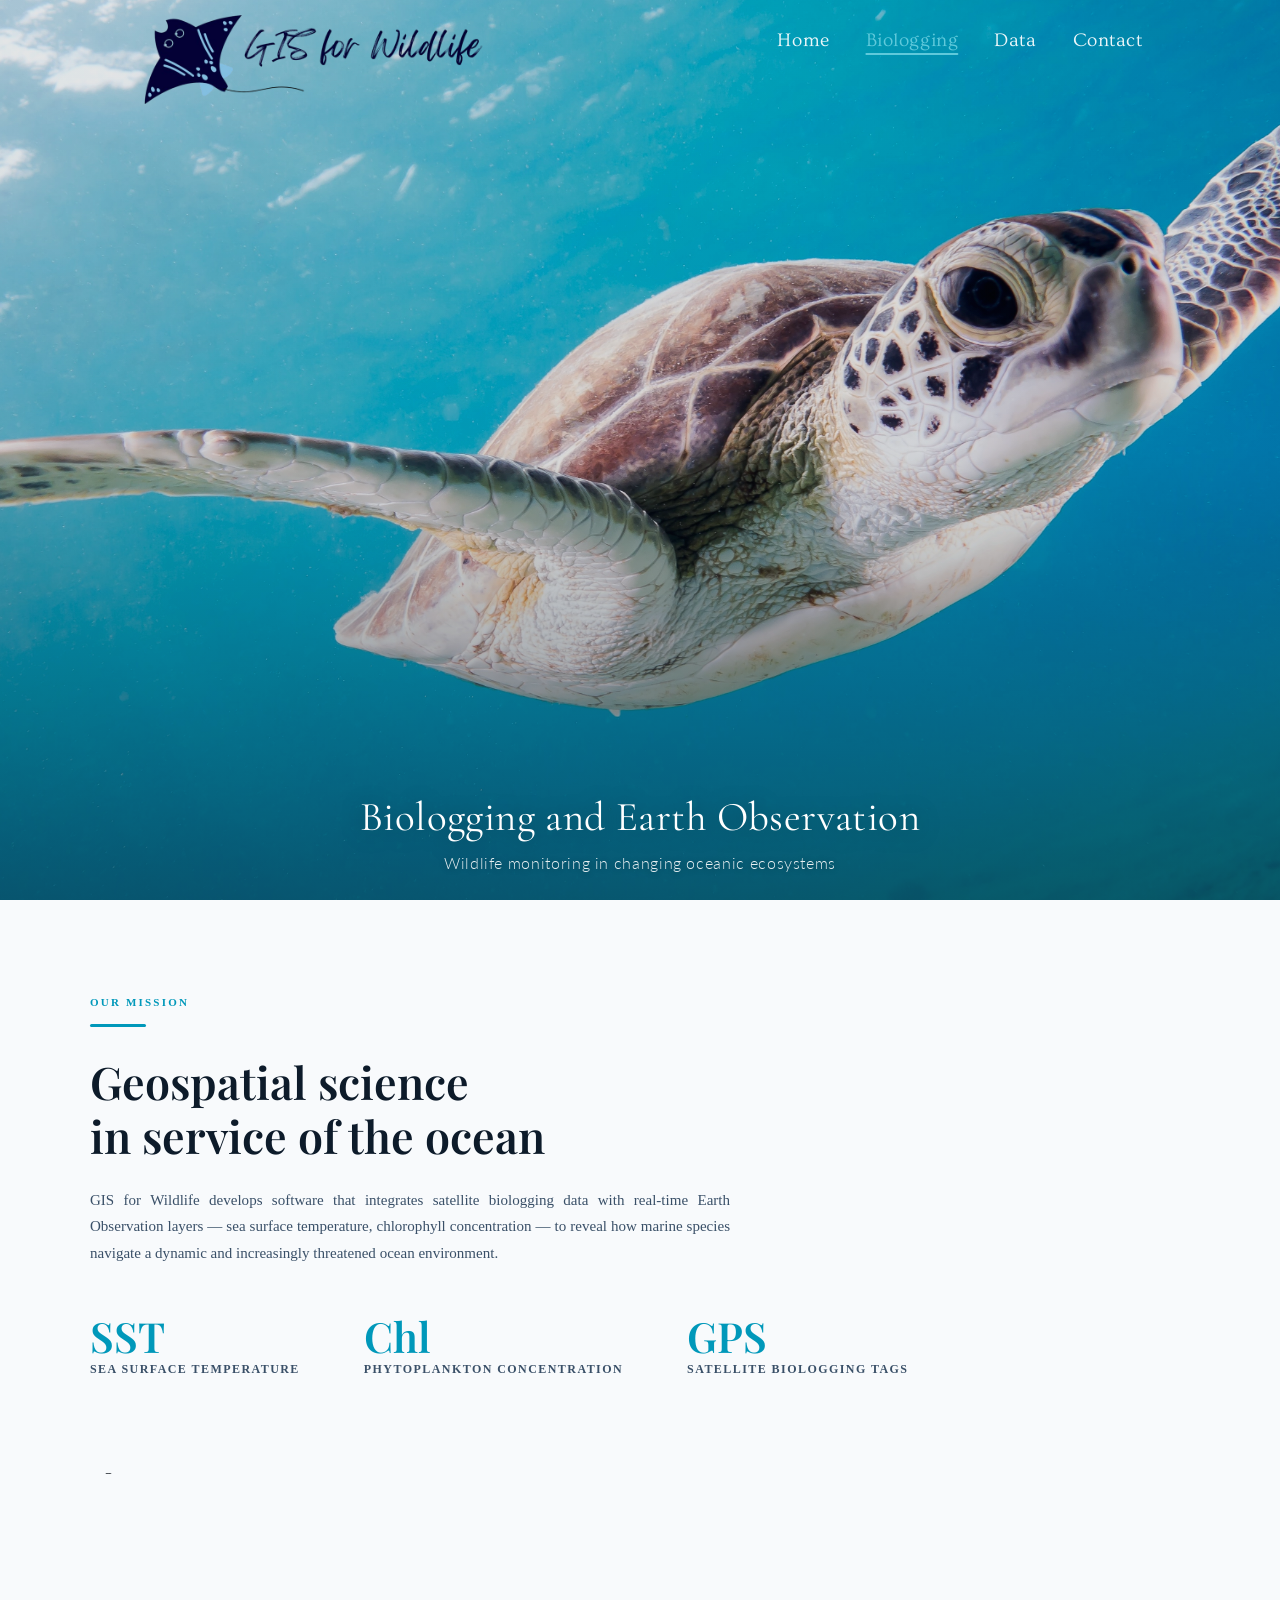
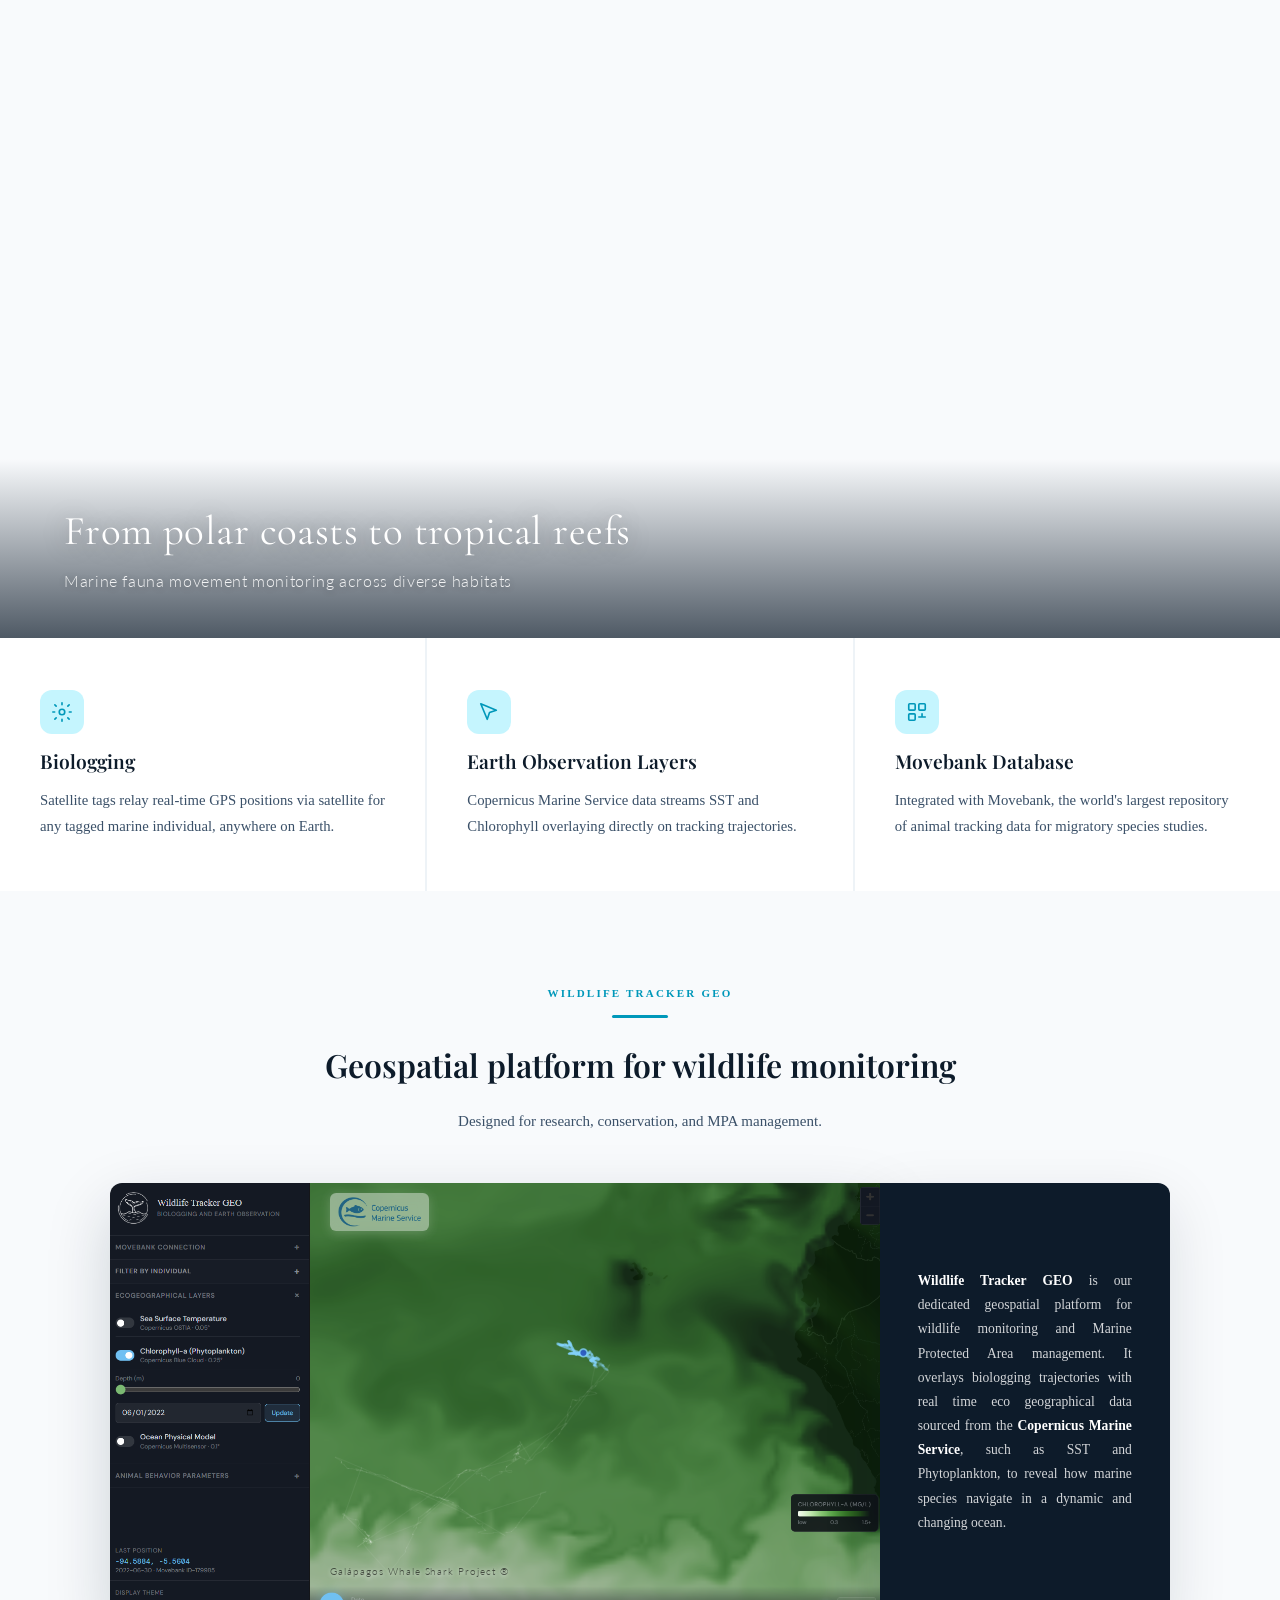
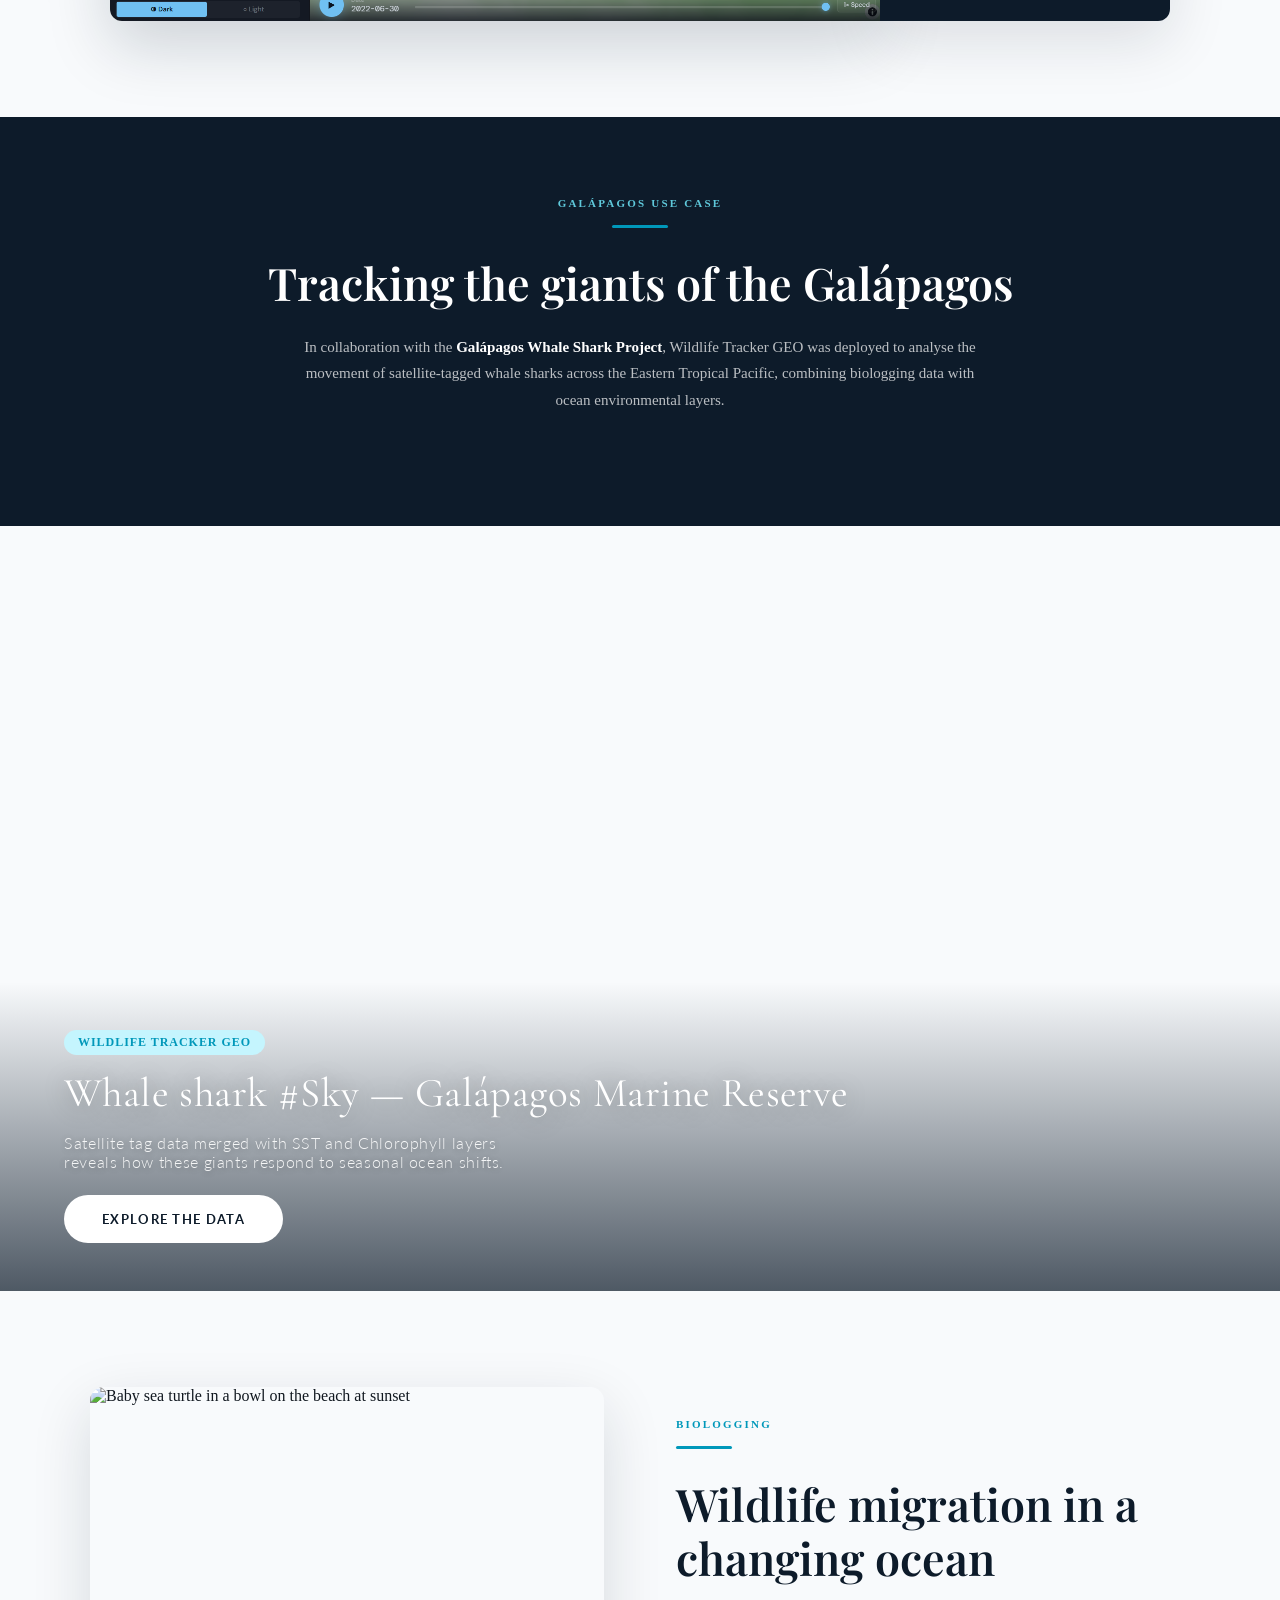
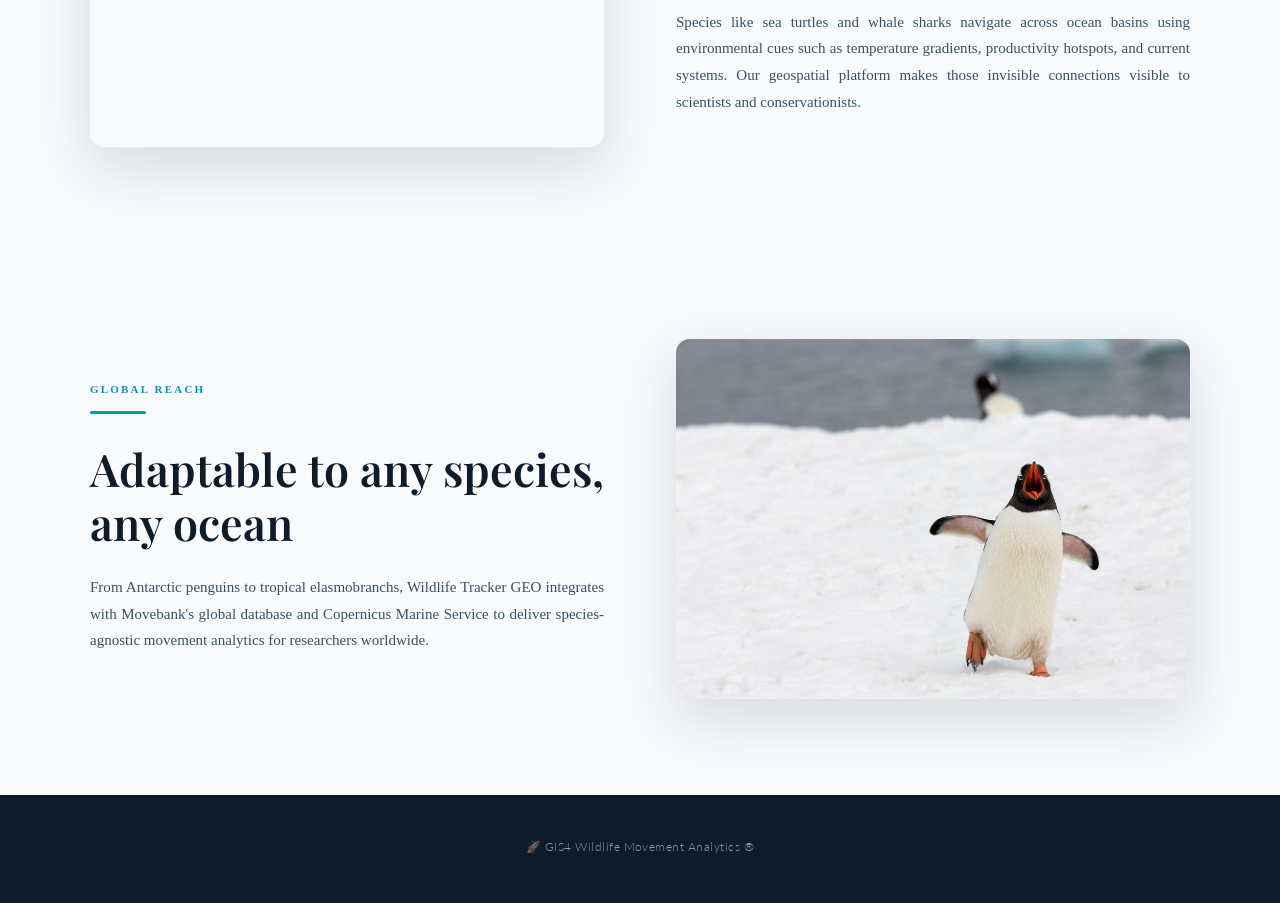
==== biologging/index.html @ a19509bc "home update" ====
<!DOCTYPE html><html lang="en" style="--photo-font: 'Cormorant Garamond';"><head>




  <meta charset="UTF-8">
  <meta name="viewport" content="width=device-width, initial-scale=1.0">
  <link rel="icon" type="image/png" href="../uploads/Logo/ocean-web-removebg-alt.png" />
  <title>GIS for Wildlife Movement Analytics</title>
  <meta name="description" content="Biologging and Earth Observation technology for ocean conservation. Wildlife Tracker GEO — satellite tracking meets marine science.">
  <!-- Open Graph / social sharing -->
  <meta property="og:type" content="website" />
  <meta property="og:url" content="https://gis4-wildlife.com/" />
  <meta property="og:title" content="GIS for Wildlife Movement Analytics" />
  <meta property="og:description" content="Biologging and Earth Observation technology for ocean conservation. Wildlife Tracker GEO — satellite tracking meets marine science." />
  <meta property="og:image" content="https://gis4-wildlife.com/uploads/Conservation_page/arturo-rivera-0ANjak7w4IQ-unsplash-cut.jpg" />
  <!-- Twitter / X Card -->
  <meta name="twitter:card" content="summary_large_image" />
  <meta name="twitter:title" content="GIS for Wildlife Movement Analytics" />
  <meta name="twitter:description" content="Biologging and Earth Observation technology for ocean conservation. Wildlife Tracker GEO — satellite tracking meets marine science." />
  <meta name="twitter:image" content="https://gis4-wildlife.com/uploads/Conservation_page/arturo-rivera-0ANjak7w4IQ-unsplash-cut.jpg" />
  <link rel="stylesheet" href="../css/style.css">
  <script src="https://unpkg.com/react@18.3.1/umd/react.development.js" integrity="sha384-hD6/rw4ppMLGNu3tX5cjIb+uRZ7UkRJ6BPkLpg4hAu/6onKUg4lLsHAs9EBPT82L" crossorigin="anonymous"></script>
  <script src="https://unpkg.com/react-dom@18.3.1/umd/react-dom.development.js" integrity="sha384-u6aeetuaXnQ38mYT8rp6sbXaQe3NL9t+IBXmnYxwkUI2Hw4bsp2Wvmx4yRQF1uAm" crossorigin="anonymous"></script>
  <script src="https://unpkg.com/@babel/standalone@7.29.0/babel.min.js" integrity="sha384-m08KidiNqLdpJqLq95G/LEi8Qvjl/xUYll3QILypMoQ65QorJ9Lvtp2RXYGBFj1y" crossorigin="anonymous"></script>
  <style>
    /* Page-specific overrides */
    ul.nav-links li { list-style: none !important; 
      padding: 0 !important; 
      margin: 0 !important; }

    ul.nav-links { list-style: none !important;
      padding: 0 !important;
      margin: 0 !important;
      display: flex !important;
      gap: 36px !important;
    }
    @media (max-width: 768px) {
      ul.nav-links { gap: 0px !important; }
    }

    ul.nav-links li { display: flex !important; align-items: center !important; }
    .nav-links a { font-size: 19px !important; color: rgba(255,255,255,0.92) !important; display: inline-block !important; position: relative !important; }
    .nav-links a.active::after { width: 100% !important; background: var(--ocean-lt) !important; }
    .nav-links a:hover::after { width: 100% !important; background: var(--ocean-lt) !important; }
    .nav-links a.active { color: var(--ocean-lt) !important; }
    nav.scrolled .nav-links a { color: var(--navy-mid) !important; }
    .hero-img { object-position: center 50%; filter: brightness(0.97) saturate(1.05) !important; }
    @media (max-width: 768px) {
      .hero-img { object-position: 72% 50% !important; }
    }



    /* Partners strip */
    .partners {
      background: var(--off-white);
      padding: 40px 48px;
      display: flex;
      align-items: center;
      justify-content: center;
      gap: 12px;
      flex-wrap: wrap;
    }
    .partners-label {
      font-size: 11px;
      font-weight: 700;
      letter-spacing: 0.18em;
      text-transform: uppercase;
      color: var(--text-sub);
      margin-right: 8px;
    }
    .partner-tag {
      font-size: 12px;
      font-weight: 700;
      letter-spacing: 0.08em;
      text-transform: uppercase;
      color: var(--navy-mid);
      padding: 8px 20px;
      border: 1.5px solid rgba(13,27,42,0.14);
      border-radius: 30px;
      background: #fff;
    }

    /* Product feature strip */
    .feature-strip {
      display: grid;
      grid-template-columns: repeat(3, 1fr);
      gap: 2px;
      background: var(--off-white);
    }
    .feature-item {
      background: #fff;
      padding: 52px 40px;
      display: flex;
      flex-direction: column;
      gap: 14px;
      transition: background 0.25s;
    }
    .feature-item:hover { background: oklch(97% 0.02 215); }
    .feature-icon {
      width: 44px; height: 44px;
      border-radius: 12px;
      background: oklch(94% 0.05 210);
      display: flex;
      align-items: center;
      justify-content: center;
    }
    .feature-icon svg { width: 22px; height: 22px; stroke: var(--ocean); fill: none; stroke-width: 1.8; stroke-linecap: round; stroke-linejoin: round; }
    .feature-title {
      font-family: 'Playfair Display', Georgia, serif;
      font-size: 1.2rem;
      font-weight: 600;
      color: var(--navy);
    }
    .feature-desc {
      font-size: 0.92rem;
      line-height: 1.72;
      color: var(--text-sub);
      font-weight: 300;
    }

    /* Rays closing section */
    .closing-section {
      position: relative;
      height: 85vh;
      min-height: 540px;
      overflow: hidden;
      display: flex;
      align-items: flex-end;
      justify-content: center;
    }
    .closing-section img {
      position: absolute;
      inset: 0;
      width: 100%; height: 100%;
      object-fit: cover;
      object-position: center 55%;
      filter: brightness(0.95) saturate(1.1);
    }
    .closing-overlay {
      position: absolute;
      inset: 0;
      background: linear-gradient(to bottom, rgba(13,27,42,0.05) 0%, rgba(13,27,42,0.45) 100%);
    }
    .closing-content {
      position: relative;
      text-align: center;
      color: #fff;
      padding: 0 24px 48px;
      animation: fadeUp 0.8s ease 0.2s both;
    }
    .closing-content p {
      font-family: 'Lato', sans-serif;
      font-size: clamp(0.85rem, 1.3vw, 1rem);
      font-weight: 300;
      letter-spacing: 0.04em;
      opacity: 0.9;
      max-width: 480px;
      margin: 0 auto;
      text-shadow: 0 1px 8px rgba(0,0,0,0.4);
    }
    .closing-content h2 {
      font-family: var(--photo-font, 'Ovo'), Georgia, serif;
      font-size: clamp(1.7rem, 3.2vw, 2.8rem);
      font-weight: 400;
      line-height: 1.22;
      margin-bottom: 32px;
      letter-spacing: 0.01em;
      text-shadow: 0 2px 24px rgba(0,0,0,0.35);
    }

    @media (max-width: 860px) {
      .feature-strip { grid-template-columns: 1fr; }
      .partners { padding: 32px 24px; }
    }
    @media (max-width: 768px) {
      .wt-showcase-row { grid-template-columns: 1fr !important; }
      .wt-showcase-card { order: -1; border-radius: 12px 12px 0 0 !important; }
      .wt-showcase-img { order: 1; }
      .wt-showcase-img img { border-radius: 0 0 12px 12px !important; }
    }
  </style>
<script type="text/javascript" data-name="TokenSigning" data-by="Web-eID extension" src="chrome-extension://ncibgoaomkmdpilpocfeponihegamlic/token-signing-page-script.js"></script></head>
<body data-new-gr-c-s-check-loaded="14.1286.0" data-gr-ext-installed="" style="font-family: &quot;Trebuchet MS&quot;;">



<!-- ═══════════════════════════════════════
     NAVIGATION
═══════════════════════════════════════ -->
<nav id="main-nav">
  <a href="../" class="nav-logo-wrap">
    <img src="../uploads/Logo/gis_for_wildlife_new_logo_web-removebg-preview.png" alt="GIS for Wildlife" class="nav-logo">
  </a>
  <button class="nav-hamburger" id="nav-hamburger" aria-label="Toggle menu" aria-expanded="false">
    <span></span>
    <span></span>
    <span></span>
  </button>
  <ul class="nav-links nav-links-center" style="padding: 0; text-align: left; justify-content: flex-start; margin: 0">
    <li><a href="../" style="font-family: Ovo, Georgia, serif; padding: 0px 0px 4px">Home</a></li>
    <li><a href="./" class="active" style="font-family: Ovo, Georgia, serif;">Biologging</a></li>
    <li><a href="../data/" style="font-family: Ovo, Georgia, serif; padding: 0px 0px 4px">Data</a></li>
    <li><a href="../contact/" style="font-family: Ovo, Georgia, serif; padding: 0px 0px 4px">Contact</a></li>
  </ul>
  <div class="nav-spacer"></div>
</nav>


<!-- ═══════════════════════════════════════
     HERO
═══════════════════════════════════════ -->
<section class="hero" id="hero">
  <img src="../uploads/Conservation_page/kris-mikael-krister-aGihPIbrtVE-unsplash.jpg" alt="Baby sea turtle in a bowl on the beach at sunset" class="hero-img" id="hero-img" style="transform: scale(1.08) translateY(9.21057px);">
  <div class="hero-overlay"></div>
  <div class="hero-caption hero-caption-lower">
    <h1>Biologging and Earth Observation</h1>
    <p>Wildlife monitoring in changing oceanic ecosystems</p>
  </div>
</section>





<!-- ═══════════════════════════════════════
     INTRO TEXT SECTION
═══════════════════════════════════════ -->
<section class="text-section">
  <div class="section-inner">
    <div class="reveal visible">
      <p class="section-label">Our Mission</p>
      <div class="divider"></div>
      <h2 class="section-title">Geospatial science<br>in service of the ocean</h2>
    </div>
    <div class="reveal reveal-delay-1 visible">
      <p class="section-body" style="text-align: justify;">
        GIS for Wildlife develops software that integrates satellite biologging data with real-time
        Earth Observation layers — sea surface temperature, chlorophyll concentration —
        to reveal how marine species navigate a dynamic and increasingly threatened ocean environment.
      </p>
    </div>
    <div class="reveal reveal-delay-2 visible">
      <div class="stat-row">
        <div class="stat-item">
          <div class="stat-num">SST</div>
          <div class="stat-label">Sea Surface Temperature</div>
        </div>
        <div class="stat-item">
          <div class="stat-num">Chl</div>
          <div class="stat-label">Phytoplankton Concentration</div>
        </div>
        <div class="stat-item">
          <div class="stat-num">GPS</div>
          <div class="stat-label">Satellite Biologging Tags</div>
        </div>
      </div>
    </div>
  </div>
</section>


<!-- ═══════════════════════════════════════
     SEALS — FULL BLEED IMAGE
═══════════════════════════════════════ -->
<div class="img-section" id="parallax-seals">
  <img src="../uploads/Conservation_page/neil-cooper-uwI8R_FyLrI-unsplash.jpg" alt="Harbour seals resting on coastal rocks" id="parallax-seals-img">
  <div class="img-section-caption reveal">
    <h2>From polar coasts to tropical reefs</h2>
    <p>Marine fauna movement monitoring across diverse habitats</p>
  </div>
</div>


<!-- ═══════════════════════════════════════
     FEATURE STRIP
═══════════════════════════════════════ -->
<div class="feature-strip">
  <div class="feature-item reveal">
    <div class="feature-icon">
      <svg viewBox="0 0 24 24"><circle cx="12" cy="12" r="3"></circle><path d="M12 2v2M12 20v2M4.22 4.22l1.42 1.42M18.36 18.36l1.42 1.42M2 12h2M20 12h2M4.22 19.78l1.42-1.42M18.36 5.64l1.42-1.42"></path></svg>
    </div>
    <div class="feature-title">Biologging</div>
    <div class="feature-desc">Satellite tags relay real-time GPS positions via satellite for any tagged marine individual, anywhere on Earth.</div>
  </div>
  <div class="feature-item reveal reveal-delay-1">
    <div class="feature-icon">
      <svg viewBox="0 0 24 24"><path d="M3 3l7.07 16.97 2.51-7.39 7.39-2.51L3 3z"></path></svg>
    </div>
    <div class="feature-title">Earth Observation Layers</div>
    <div class="feature-desc">Copernicus Marine Service data streams SST and Chlorophyll overlaying directly on tracking trajectories.</div>
  </div>
  <div class="feature-item reveal reveal-delay-2">
    <div class="feature-icon">
      <svg viewBox="0 0 24 24"><rect x="3" y="3" width="7" height="7" rx="1"></rect><rect x="14" y="3" width="7" height="7" rx="1"></rect><rect x="3" y="14" width="7" height="7" rx="1"></rect><path d="M17.5 14v3M14 17.5h7"></path></svg>
    </div>
    <div class="feature-title">Movebank Database</div>
    <div class="feature-desc">Integrated with Movebank, the world's largest repository of animal tracking data for migratory species studies.</div>
  </div>
</div>


<!-- ═══════════════════════════════════════
     WILDLIFE TRACKER GEO — SHOWCASE
═══════════════════════════════════════ -->
<section style="background: var(--white); padding: 96px 48px; overflow: hidden;">
  <div style="max-width: 1200px; margin: 0 auto; text-align: center;">
    <!-- Title row -->
    <div class="reveal" style="margin-bottom: 48px;">
      <p class="section-label">Wildlife Tracker GEO</p>
      <div class="divider" style="margin: 0 auto 28px;"></div>
      <h2 class="section-title" style="font-size: 2rem;">Geospatial platform for wildlife monitoring</h2>
      <p class="section-body" style="margin-top: 20px; margin-left: auto; margin-right: auto;">Designed for research, conservation, and MPA management.</p>
    </div>
    <!-- Image + card row -->
    <div class="wt-showcase-row" style="display: grid; grid-template-columns: 65% 0.7fr; align-items: stretch; justify-content: center;">
      <!-- Image — left, large -->
      <div class="wt-showcase-img reveal" style="position: relative; z-index: 1;">
        <img
          src="../uploads/Conservation_page/wildlife-tracker-geo.png"
          alt="Wildlife Tracker GEO platform screenshot"
          style="width: 100%; height: 100%; display: block; object-fit: cover; border-radius: 12px 0 0 12px; box-shadow: 0 24px 64px rgba(13,27,42,0.18);"
        />
        <span style="position: absolute; bottom: 44px; left: 220px; font-family: 'Lato', sans-serif; font-size: 0.6rem; font-weight: 300; letter-spacing: 0.1em; color: rgba(0,0,0,0.6); text-shadow: 0 1px 4px rgba(255,255,255,0.8); pointer-events: none;">Galápagos Whale Shark Project ®</span>
        <img src="../uploads/Data_page/copernicus_blue_logo.png" alt="Copernicus Marine Service" style="position: absolute; top: 10px; left: 220px; height: 38px; width: auto; max-width: 130px; object-fit: contain; opacity: 0.8; pointer-events: none; background: rgba(255,255,255,0.55); border-radius: 6px; padding: 4px 8px; backdrop-filter: blur(6px); box-shadow: 0 2px 12px rgba(255,255,255,0.25);" />
      </div>
      <!-- Card — right, flush -->
      <div class="wt-showcase-card reveal reveal-delay-1" style="background: var(--navy); border-radius: 0 12px 12px 0; box-shadow: 0 20px 60px rgba(13,27,42,0.12); padding: 32px 38px; position: relative; z-index: 1; display: flex; flex-direction: column; justify-content: center; overflow: hidden;">
        <p class="section-body" style="max-width: 100% !important; font-size: 0.85rem !important; color: rgba(255,255,255,0.82); margin: 0; text-align: justify; font-weight: 200;">
          <strong style="color: #fff; font-weight: 600;">Wildlife Tracker GEO</strong> is our dedicated geospatial platform for wildlife monitoring and
          Marine Protected Area management. It overlays biologging trajectories with real time
          eco geographical data sourced from the <strong style="color: #fff; font-weight: 600;">Copernicus Marine Service</strong>, such as SST
          and Phytoplankton, to reveal how marine species navigate
          in a dynamic and changing ocean.
        </p>
      </div>
    </div>
  </div>
</section>


<!-- ═══════════════════════════════════════
     WHALE SHARK — WILDLIFE TRACKER GEO BAND
═══════════════════════════════════════ -->
<section class="band-section" id="tracking-giants">
  <div class="section-inner" style="text-align:center;">
    <div class="reveal">
      <p class="section-label" style="color: var(--ocean-lt);">Galápagos Use Case</p>
      <div class="divider" style="margin: 0 auto 28px;"></div>
      <h2 class="section-title">Tracking the giants of the Galápagos</h2>
    </div>
    <div class="reveal reveal-delay-1">
      <p class="section-body" style="text-align: center;">
        In collaboration with the <strong style="color:#fff;">Galápagos Whale Shark Project</strong>,
        Wildlife Tracker GEO was deployed to analyse the movement of satellite-tagged whale sharks
        across the Eastern Tropical Pacific, combining biologging data with ocean environmental layers.
      </p>
    </div>
  </div>
</section>


<!-- ═══════════════════════════════════════
     WHALE SHARK — FULL BLEED + BUTTON
═══════════════════════════════════════ -->
<div class="img-section" id="parallax-shark">
  <img src="../uploads/Conservation_page/SofiaGreen_7858_SPOT_Tag_LR.jpg" alt="Whale shark with satellite SPOT tag, Galápagos" id="parallax-shark-img">
  <div class="img-section-caption reveal">
    <span class="chip chip-ocean" style="margin-bottom:14px; display:inline-block;">Wildlife Tracker GEO</span>
    <h2>Whale shark #Sky — Galápagos Marine Reserve</h2>
    <p>Satellite tag data merged with SST and Chlorophyll layers reveals how these giants respond to seasonal ocean shifts.</p>
    <a href="../data/" class="btn btn-white" style="margin-top: 24px;">Explore the Data</a>
  </div>
</div>


<!-- ═══════════════════════════════════════
     GREEN TURTLE — CONSERVATION SCIENCE
═══════════════════════════════════════ -->
<section class="split-section">
  <div class="split-inner">
    <div class="split-image reveal">
      <img src="../uploads/Conservation_page/arturo-rivera-0ANjak7w4IQ-unsplash-cut.jpg" alt="Baby sea turtle in a bowl on the beach at sunset">
    </div>
    <div>
      <div class="reveal">
        <p class="section-label">Biologging</p>
        <div class="divider"></div>
        <h2 class="section-title">Wildlife migration in a changing ocean</h2>
      </div>
      <div class="reveal reveal-delay-1">
        <p class="section-body" style="text-align: justify;">
          Species like sea turtles and whale sharks navigate across ocean basins using environmental
          cues such as temperature gradients, productivity hotspots, and current systems. Our geospatial platform
          makes those invisible connections visible to scientists and conservationists.
        </p>
      </div>
    </div>
  </div>
</section>


<!-- ═══════════════════════════════════════
     ADAPTABLE WORLDWIDE — SPLIT (reversed)
═══════════════════════════════════════ -->
<section class="split-section">
  <div class="split-inner reverse">
    <div class="split-image reveal">
      <img src="../uploads/Conservation_page/cornelius-ventures-portrait.jpg" alt="Gentoo penguin in Antarctica">
    </div>
    <div>
      <div class="reveal">
        <p class="section-label">Global Reach</p>
        <div class="divider"></div>
        <h2 class="section-title">Adaptable to any species, any ocean</h2>
      </div>
      <div class="reveal reveal-delay-1">
        <p class="section-body" style="text-align: justify;">
          From Antarctic penguins to tropical elasmobranchs, Wildlife Tracker GEO integrates with
          Movebank's global database and Copernicus Marine Service to deliver species-agnostic
          movement analytics for researchers worldwide.
        </p>
      <!-- </div>
      <div class="reveal reveal-delay-2" style="margin-top: 32px;">
        <a href="data/" class="btn btn-outline-navy">See Open Data</a>
      </div> -->
    </div>
  </div>
</section>


<!-- ═══════════════════════════════════════
     FOOTER
═══════════════════════════════════════ -->
<div id="shared-footer"></div>
<script src="../js/footer.js"></script>


<!-- ═══════════════════════════════════════
     SCRIPTS
═══════════════════════════════════════ -->
<script>
  /* --- Nav scroll state --- */
  const nav = document.getElementById('main-nav');
  window.addEventListener('scroll', () => {
    nav.classList.toggle('scrolled', window.scrollY > 40);
  }, { passive: true });

  /* --- Parallax on hero and full-bleed images --- */
  function setupParallax(imgId, factor) {
    const img = document.getElementById(imgId);
    if (!img) return;
    window.addEventListener('scroll', () => {
      const rect = img.closest('section, div').getBoundingClientRect();
      const visible = rect.top < window.innerHeight && rect.bottom > 0;
      if (visible) {
        const pct = (window.innerHeight - rect.top) / (window.innerHeight + rect.height);
        img.style.transform = `scale(1.08) translateY(${(pct - 0.5) * factor}px)`;
      }
    }, { passive: true });
  }
  setupParallax('hero-img', 60);
  setupParallax('parallax-seals-img', 50);
  setupParallax('parallax-shark-img', 50);

  /* --- Scroll reveal --- */
  const revealEls = document.querySelectorAll('.reveal');
  const observer = new IntersectionObserver((entries) => {
    entries.forEach(e => {
      if (e.isIntersecting) {
        e.target.classList.add('visible');
        observer.unobserve(e.target);
      }
    });
  }, { threshold: 0.12 });
  revealEls.forEach(el => observer.observe(el));
</script>

<script>
  /* --- Mobile hamburger --- */
  (function () {
    var hamburger = document.getElementById('nav-hamburger');
    var nav       = document.getElementById('main-nav');
    if (!hamburger || !nav) return;
    hamburger.addEventListener('click', function () {
      var isOpen = nav.classList.toggle('nav-open');
      hamburger.classList.toggle('is-open', isOpen);
      hamburger.setAttribute('aria-expanded', isOpen ? 'true' : 'false');
    });
    nav.querySelectorAll('.nav-links-center a').forEach(function (link) {
      link.addEventListener('click', function () {
        nav.classList.remove('nav-open');
        hamburger.classList.remove('is-open');
        hamburger.setAttribute('aria-expanded', 'false');
      });
    });
    document.addEventListener('click', function (e) {
      if (nav.classList.contains('nav-open') && !nav.contains(e.target)) {
        nav.classList.remove('nav-open');
        hamburger.classList.remove('is-open');
        hamburger.setAttribute('aria-expanded', 'false');
      }
    });
  })();
</script>


<!-- Tweaks panel removed from this page -->
<!-- Old tweaks div below:
  .twk-hd{display:flex;align-items:center;justify-content:space-between;
    padding:10px 8px 10px 14px;cursor:move;user-select:none}
  .twk-hd b{font-size:12px;font-weight:600;letter-spacing:.01em}
  .twk-x{appearance:none;border:0;background:transparent;color:rgba(41,38,27,.55);
    width:22px;height:22px;border-radius:6px;cursor:default;font-size:13px;line-height:1}
  .twk-x:hover{background:rgba(0,0,0,.06);color:#29261b}
  .twk-body{padding:2px 14px 14px;display:flex;flex-direction:column;gap:10px;
    overflow-y:auto;overflow-x:hidden;min-height:0;
    scrollbar-width:thin;scrollbar-color:rgba(0,0,0,.15) transparent}
  .twk-body::-webkit-scrollbar{width:8px}
  .twk-body::-webkit-scrollbar-track{background:transparent;margin:2px}
  .twk-body::-webkit-scrollbar-thumb{background:rgba(0,0,0,.15);border-radius:4px;
    border:2px solid transparent;background-clip:content-box}
  .twk-body::-webkit-scrollbar-thumb:hover{background:rgba(0,0,0,.25);
    border:2px solid transparent;background-clip:content-box}
  .twk-row{display:flex;flex-direction:column;gap:5px}
  .twk-row-h{flex-direction:row;align-items:center;justify-content:space-between;gap:10px}
  .twk-lbl{display:flex;justify-content:space-between;align-items:baseline;
    color:rgba(41,38,27,.72)}
  .twk-lbl>span:first-child{font-weight:500}
  .twk-val{color:rgba(41,38,27,.5);font-variant-numeric:tabular-nums}

  .twk-sect{font-size:10px;font-weight:600;letter-spacing:.06em;text-transform:uppercase;
    color:rgba(41,38,27,.45);padding:10px 0 0}
  .twk-sect:first-child{padding-top:0}

  .twk-field{appearance:none;width:100%;height:26px;padding:0 8px;
    border:.5px solid rgba(0,0,0,.1);border-radius:7px;
    background:rgba(255,255,255,.6);color:inherit;font:inherit;outline:none}
  .twk-field:focus{border-color:rgba(0,0,0,.25);background:rgba(255,255,255,.85)}
  select.twk-field{padding-right:22px;
    background-image:url("data:image/svg+xml;utf8,<svg xmlns='http://www.w3.org/2000/svg' width='10' height='6' viewBox='0 0 10 6'><path fill='rgba(0,0,0,.5)' d='M0 0h10L5 6z'/></svg>");
    background-repeat:no-repeat;background-position:right 8px center}

  .twk-slider{appearance:none;-webkit-appearance:none;width:100%;height:4px;margin:6px 0;
    border-radius:999px;background:rgba(0,0,0,.12);outline:none}
  .twk-slider::-webkit-slider-thumb{-webkit-appearance:none;appearance:none;
    width:14px;height:14px;border-radius:50%;background:#fff;
    border:.5px solid rgba(0,0,0,.12);box-shadow:0 1px 3px rgba(0,0,0,.2);cursor:default}
  .twk-slider::-moz-range-thumb{width:14px;height:14px;border-radius:50%;
    background:#fff;border:.5px solid rgba(0,0,0,.12);box-shadow:0 1px 3px rgba(0,0,0,.2);cursor:default}

  .twk-seg{position:relative;display:flex;padding:2px;border-radius:8px;
    background:rgba(0,0,0,.06);user-select:none}
  .twk-seg-thumb{position:absolute;top:2px;bottom:2px;border-radius:6px;
    background:rgba(255,255,255,.9);box-shadow:0 1px 2px rgba(0,0,0,.12);
    transition:left .15s cubic-bezier(.3,.7,.4,1),width .15s}
  .twk-seg.dragging .twk-seg-thumb{transition:none}
  .twk-seg button{appearance:none;position:relative;z-index:1;flex:1;border:0;
    background:transparent;color:inherit;font:inherit;font-weight:500;min-height:22px;
    border-radius:6px;cursor:default;padding:4px 6px;line-height:1.2;
    overflow-wrap:anywhere}

  .twk-toggle{position:relative;width:32px;height:18px;border:0;border-radius:999px;
    background:rgba(0,0,0,.15);transition:background .15s;cursor:default;padding:0}
  .twk-toggle[data-on="1"]{background:#34c759}
  .twk-toggle i{position:absolute;top:2px;left:2px;width:14px;height:14px;border-radius:50%;
    background:#fff;box-shadow:0 1px 2px rgba(0,0,0,.25);transition:transform .15s}
  .twk-toggle[data-on="1"] i{transform:translateX(14px)}

  .twk-num{display:flex;align-items:center;height:26px;padding:0 0 0 8px;
    border:.5px solid rgba(0,0,0,.1);border-radius:7px;background:rgba(255,255,255,.6)}
  .twk-num-lbl{font-weight:500;color:rgba(41,38,27,.6);cursor:ew-resize;
    user-select:none;padding-right:8px}
  .twk-num input{flex:1;min-width:0;height:100%;border:0;background:transparent;
    font:inherit;font-variant-numeric:tabular-nums;text-align:right;padding:0 8px 0 0;
    outline:none;color:inherit;-moz-appearance:textfield}
  .twk-num input::-webkit-inner-spin-button,.twk-num input::-webkit-outer-spin-button{
    -webkit-appearance:none;margin:0}
  .twk-num-unit{padding-right:8px;color:rgba(41,38,27,.45)}

  .twk-btn{appearance:none;height:26px;padding:0 12px;border:0;border-radius:7px;
    background:rgba(0,0,0,.78);color:#fff;font:inherit;font-weight:500;cursor:default}
  .twk-btn:hover{background:rgba(0,0,0,.88)}
  .twk-btn.secondary{background:rgba(0,0,0,.06);color:inherit}
  .twk-btn.secondary:hover{background:rgba(0,0,0,.1)}

  .twk-swatch{appearance:none;-webkit-appearance:none;width:56px;height:22px;
    border:.5px solid rgba(0,0,0,.1);border-radius:6px;padding:0;cursor:default;
    background:transparent;flex-shrink:0}
  .twk-swatch::-webkit-color-swatch-wrapper{padding:0}
  .twk-swatch::-webkit-color-swatch{border:0;border-radius:5.5px}
  .twk-swatch::-moz-color-swatch{border:0;border-radius:5.5px}
</style><div class="twk-panel" data-noncommentable="" style="right: 16px; bottom: 16px;"><div class="twk-hd"><b>Tweaks</b><button class="twk-x" aria-label="Close tweaks" data-om-text-attrs="{&quot;aria-label&quot;:&quot;txt:/https:/019def51-a0aa-7322-8a1d-8fcb143b3afe.claudeusercontent.com/v1/design/projects/019def51-a0aa-7322-8a1d-8fcb143b3afe/serve/tweaks-panel.jsx:11606:11620&quot;}"><span data-om-text="txt:/https:/019def51-a0aa-7322-8a1d-8fcb143b3afe.claudeusercontent.com/v1/design/projects/019def51-a0aa-7322-8a1d-8fcb143b3afe/serve/tweaks-panel.jsx:11716:11717" class="__om-t">✕</span></button></div><div class="twk-body"><div class="twk-sect">Logo</div><div class="twk-row"><div class="twk-lbl"><span>Logo size</span><span class="twk-val">94</span></div><input type="range" class="twk-slider" min="50" max="120" step="2" value="94"></div><div class="twk-sect">Photo caption font</div><div class="twk-row"><div class="twk-lbl"><span>Font style</span></div><select class="twk-field"><option value="Ovo">Ovo — soft serif</option><option value="Cormorant Garamond">Cormorant Garamond — elegant</option><option value="Playfair Display">Playfair Display — classic</option></select></div><div class="twk-sect">Nav menu font</div><div class="twk-row"><div class="twk-lbl"><span>Font style</span></div><select class="twk-field"><option value="Playfair Display">Playfair Display</option><option value="Ovo">Ovo</option><option value="Cormorant Garamond">Cormorant Garamond</option><option value="Lato">Lato (sans-serif)</option></select></div></div></div></div>
<script type="text/babel" data-plugins="transform-react-jsx-source,om-src-id,om-text-extract" data-filename="inline-1">
const TWEAK_DEFAULTS = /*EDITMODE-BEGIN*/{
  "logoSize": 90,
  "photoFont": "Ovo",
  "navFont": "Playfair Display"
}/*EDITMODE-END*/; -->
<!-- 
function TweaksApp() {
  const [tweaks, setTweakState] = React.useState(TWEAK_DEFAULTS);

  function setTweak(key, value) {
    setTweakState(prev => {
      const next = { ...prev, [key]: value };
      window.parent.postMessage({ type: '__edit_mode_set_keys', edits: { [key]: value } }, '*');
      return next;
    });
  }

  React.useEffect(() => {
    document.querySelectorAll('.nav-logo').forEach(el => {
      el.style.height = tweaks.logoSize + 'px';
    });
    document.documentElement.style.setProperty('--photo-font', "'" + tweaks.photoFont + "'");
    document.querySelectorAll('.nav-links a').forEach(el => {
      el.style.fontFamily = "'" + tweaks.navFont + "', Georgia, serif";
    });
  }, [tweaks]);

  // Listen for host activate/deactivate
  const [visible, setVisible] = React.useState(false);
  React.useEffect(() => {
    const handler = (e) => {
      if (e.data?.type === '__activate_edit_mode') setVisible(true);
      if (e.data?.type === '__deactivate_edit_mode') setVisible(false);
    };
    window.addEventListener('message', handler);
    window.parent.postMessage({ type: '__edit_mode_available' }, '*');
    return () => window.removeEventListener('message', handler);
  }, []);

  if (!visible) return null;

  return (
    <TweaksPanel title="Tweaks" onClose={() => {
      setVisible(false);
      window.parent.postMessage({ type: '__edit_mode_dismissed' }, '*');
    }}>
      <TweakSection label="Logo">
        <TweakSlider label="Logo size" id="logoSize" min={50} max={120} step={2} value={tweaks.logoSize} onChange={v => setTweak('logoSize', v)} />
      </TweakSection>
      <TweakSection label="Photo caption font">
        <TweakSelect
          label="Font style"
          id="photoFont"
          value={tweaks.photoFont}
          options={[
            { value: 'Ovo', label: 'Ovo — soft serif' },
            { value: 'Cormorant Garamond', label: 'Cormorant Garamond — elegant' },
            { value: 'Playfair Display', label: 'Playfair Display — classic' },
          ]}
          onChange={v => setTweak('photoFont', v)}
        />
      </TweakSection>
      <TweakSection label="Nav menu font">
        <TweakSelect
          label="Font style"
          id="navFont"
          value={tweaks.navFont}
          options={[
            { value: 'Playfair Display', label: 'Playfair Display' },
            { value: 'Ovo', label: 'Ovo' },
            { value: 'Cormorant Garamond', label: 'Cormorant Garamond' },
            { value: 'Lato', label: 'Lato (sans-serif)' },
          ]}
          onChange={v => setTweak('navFont', v)}
        />
      </TweakSection>
    </TweaksPanel>
  );
}

// Tweaks rendered by compiled script above
</script>
<grammarly-desktop-integration data-grammarly-shadow-root="true"></grammarly-desktop-integration></body></html> -->
---- css/style.css ----
/* ============================================================
   GIS for Wildlife — Shared Stylesheet
   ============================================================ */

@import url('https://fonts.googleapis.com/css2?family=Lato:wght@300;400;700&family=Playfair+Display:ital,wght@0,400;0,600;1,400&family=Ovo&family=Cormorant+Garamond:ital,wght@0,300;0,400;1,300;1,400&display=swap');

/* --- Tokens --- */
:root {
  --navy:      #0d1b2a;
  --navy-mid:  #1a3048;
  --ocean:     oklch(62% 0.13 218);
  --ocean-lt:  oklch(78% 0.10 210);
  --white:     #f8fafc;
  --off-white: #eef3f7;
  --text:      #111820;
  --text-sub:  #3a5068;
  --radius:    14px;
  --nav-h:     78px;
}

/* --- Reset --- */
*, *::before, *::after { box-sizing: border-box; margin: 0; padding: 0; }
html { scroll-behavior: smooth; }
body {
  font-family: 'Lato', Helvetica, sans-serif;
  background: var(--white);
  color: var(--text);
  overflow-x: hidden;
}
img { display: block; max-width: 100%; }
a { text-decoration: none; color: inherit; }

/* --- Navigation --- */
.nav-logo-wrap { display: flex; align-items: flex-end; padding-left: 50px; padding-bottom: 0; }
.nav-spacer { min-width: 200px; }
.nav-links-center {
  position: absolute;
  left: 75%;
  top: 30px;
  transform: translateX(-50%);
}
nav {
  position: fixed;
  top: 0; left: 0; right: 0;
  z-index: 100;
  height: var(--nav-h);
  display: flex;
  align-items: center;
  justify-content: space-between;
  padding: 0 48px;
  background: transparent;
  border-bottom: 1px solid transparent;
  transition: background 0.4s ease, border-color 0.4s ease, box-shadow 0.4s ease;
}
nav.scrolled {
  background: rgba(255,255,255,0.40);
  backdrop-filter: blur(12px);
  -webkit-backdrop-filter: blur(12px);
  border-bottom: 1px solid rgba(13,27,42,0.08);
  box-shadow: 0 2px 20px rgba(13,27,42,0.08);
}
.nav-logo {
  height: 122px;
  width: auto;
  transition: height 0.2s ease;
  margin-bottom: -42px;
  margin-left: 30px;
}
.nav-links {
  display: flex;
  gap: 36px;
  list-style: none !important;
  padding: 0 !important;
  margin: 0 !important;
}
.nav-links li {
  list-style: none !important;
  display: flex !important;
  align-items: center;
  padding: 0 !important;
  margin: 0 !important;
}
.nav-links a {
  font-family: 'Ovo', Georgia, serif;
  font-size: 19px;
  font-weight: 400;
  letter-spacing: 0.03em;
  text-transform: none;
  color: rgba(255,255,255,0.92);
  position: relative;
  display: inline-block;
  padding-bottom: 4px;
  transition: color 0.3s;
}
  /* font-weight: 400;
  letter-spacing: 0.03em;
  text-transform: none;
  color: rgba(255,255,255,0.92);
  position: relative;
  padding-bottom: 4px;
  transition: color 0.3s;
} */
nav.scrolled .nav-links a {
  color: var(--navy-mid);
}
.nav-links a::after {
  content: '';
  position: absolute;
  bottom: 0; left: 0;
  width: 0; height: 2px;
  background: var(--ocean-lt);
  border-radius: 2px;
  transition: width 0.25s ease;
  white-space: nowrap;
}
nav.scrolled .nav-links a::after {
  background: var(--ocean-lt);
}
.nav-links a:hover::after,
.nav-links a.active::after { width: 100%; }
.nav-links a:hover { color: var(--ocean-lt); }
nav.scrolled .nav-links a:hover { color: var(--ocean); }
.nav-links a.active { color: var(--ocean-lt); }
nav.scrolled .nav-links a.active { color: var(--ocean); }

/* --- Hero Banner --- */
.hero {
  position: relative;
  width: 100%;
  height: 100vh;
  min-height: 600px;
  overflow: hidden;
}
.hero-img {
  position: absolute;
  inset: 0;
  width: 100%; height: 100%;
  object-fit: cover;
  object-position: center 30%;
  transform: scale(1.08);
  transition: transform 0.1s linear;
  filter: brightness(0.82) saturate(1.1);
}
.hero-overlay {
  position: absolute;
  inset: 0;
  background: linear-gradient(
    to bottom,
    rgba(13,27,42,0.08) 0%,
    rgba(13,27,42,0.12) 50%,
    rgba(13,27,42,0.55) 100%
  );
}
.hero-caption {
  position: absolute;
  bottom: 64px;
  left: 0; right: 0;
  text-align: center;
  padding: 0 24px;
  color: #fff;
  animation: fadeUp 1s ease 0.3s both;
}
.hero-caption h1 {
  font-family: var(--photo-font, 'Ovo'), Georgia, serif;
  font-size: clamp(1.7rem, 3.2vw, 2.8rem);
  font-weight: 400;
  line-height: 1.22;
  letter-spacing: 0.01em;
  text-shadow: 0 2px 24px rgba(0,0,0,0.35);
  margin-bottom: 14px;
}
.hero-caption p {
  font-family: 'Lato', sans-serif;
  font-size: clamp(0.85rem, 1.3vw, 1rem);
  font-weight: 300;
  letter-spacing: 0.04em;
  opacity: 0.9;
  max-width: 480px;
  margin: 0 auto;
  text-shadow: 0 1px 8px rgba(0,0,0,0.4);
}
/* Lower position variants */
.hero-caption-low {
  bottom: 36px;
}
.hero-caption-lower {
  bottom: 28px;
}
.hero-caption-lower h1 {
  margin-bottom: 10px;
}
.hero-caption-lower p {
  max-width: 400px;
}
.hero-scroll-hint {
  position: absolute;
  bottom: 24px;
  left: 50%;
  transform: translateX(-50%);
  display: flex;
  flex-direction: column;
  align-items: center;
  gap: 6px;
  color: rgba(255,255,255,0.6);
  font-size: 11px;
  letter-spacing: 0.1em;
  text-transform: uppercase;
  animation: bounce 2s infinite 1.5s;
}
.hero-scroll-hint span {
  width: 1px;
  height: 38px;
  background: linear-gradient(to bottom, rgba(255,255,255,0.6), transparent);
}

/* --- Section generic --- */
section {
  padding: 96px 48px;
}
.section-inner {
  max-width: 1100px;
  margin: 0 auto;
}

/* --- Text sections --- */
.text-section {
  background: var(--white);
}
.section-label {
  font-size: 11px;
  font-weight: 700;
  letter-spacing: 0.2em;
  text-transform: uppercase;
  color: var(--ocean);
  margin-bottom: 16px;
}
.section-title {
  font-family: 'Playfair Display', Georgia, serif;
  font-size: clamp(1.9rem, 3.5vw, 3rem);
  font-weight: 600;
  color: var(--navy);
  line-height: 1.2;
  margin-bottom: 24px;
}
.section-body {
  font-size: 0.94rem;
  line-height: 1.78;
  color: var(--text-sub);
  max-width: 640px;
  font-weight: 300;
}

/* --- Full-bleed image section --- */
.img-section {
  position: relative;
  width: 100%;
  height: 85vh;
  min-height: 540px;
  overflow: hidden;
}
.img-section img {
  width: 100%; height: 100%;
  object-fit: cover;
  object-position: center 40%;
  transform: scale(1.06);
  transition: transform 0.1s linear;
  filter: brightness(0.80) saturate(1.1);
}
.img-section-caption {
  position: absolute;
  bottom: 0; left: 0; right: 0;
  padding: 48px 64px;
  background: linear-gradient(to top, rgba(13,27,42,0.72) 0%, transparent 100%);
  color: #fff;
}
.img-section-caption h2 {
  font-family: var(--photo-font, 'Ovo'), Georgia, serif;
  font-size: clamp(1.7rem, 3.2vw, 2.8rem);
  font-weight: 400;
  line-height: 1.22;
  margin-bottom: 14px;
  text-shadow: 0 2px 24px rgba(0,0,0,0.35);
  letter-spacing: 0.01em;
}
.img-section-caption p {
  font-family: 'Lato', sans-serif;
  font-size: clamp(0.85rem, 1.3vw, 1rem);
  font-weight: 300;
  letter-spacing: 0.04em;
  opacity: 0.9;
  max-width: 480px;
  text-shadow: 0 1px 8px rgba(0,0,0,0.4);
}

/* --- Split layout (text + image) --- */
.split-section {
  background: var(--white);
  padding: 96px 48px;
}
.split-inner {
  max-width: 1100px;
  margin: 0 auto;
  display: grid;
  grid-template-columns: 1fr 1fr;
  gap: 72px;
  align-items: center;
}
.split-inner.reverse { direction: rtl; }
.split-inner.reverse > * { direction: ltr; }
.split-image {
  border-radius: var(--radius);
  overflow: hidden;
  box-shadow: 0 20px 60px rgba(13,27,42,0.14);
}
.split-image img {
  width: 100%; height: 100%;
  object-fit: cover;
  min-height: 360px;
  transition: transform 0.5s ease;
}
.split-image:hover img { transform: scale(1.03); }

/* --- Blue band --- */
.band-section {
  background: var(--navy);
  color: #fff;
  padding: 80px 48px;
  text-align: center;
}
.band-section .section-title { color: #fff; }
.band-section .section-body { color: rgba(255,255,255,0.72); max-width: 700px; margin: 0 auto 32px; }

/* --- Button --- */
.btn {
  display: inline-block;
  padding: 14px 36px;
  border-radius: 40px;
  font-family: 'Lato', sans-serif;
  font-size: 13px;
  font-weight: 700;
  letter-spacing: 0.1em;
  text-transform: uppercase;
  cursor: pointer;
  transition: all 0.22s ease;
}
.btn-ocean {
  background: var(--ocean);
  color: #fff;
  border: 2px solid transparent;
}
.btn-ocean:hover {
  background: transparent;
  border-color: var(--ocean);
  color: var(--ocean);
}
.btn-white {
  background: #fff;
  color: var(--navy);
  border: 2px solid transparent;
}
.btn-white:hover {
  background: transparent;
  border-color: rgba(255,255,255,0.7);
  color: #fff;
}
.btn-outline-navy {
  background: transparent;
  color: var(--navy);
  border: 2px solid var(--navy);
}
.btn-outline-navy:hover {
  background: var(--navy);
  color: #fff;
}

/* --- Tags / Chips --- */
.chip {
  display: inline-block;
  padding: 5px 14px;
  border-radius: 20px;
  font-size: 12px;
  font-weight: 700;
  letter-spacing: 0.08em;
  text-transform: uppercase;
}
.chip-ocean { background: oklch(94% 0.05 210); color: var(--ocean); }

/* --- Data images grid --- */
.data-grid {
  display: grid;
  grid-template-columns: 1fr 1fr;
  gap: 24px;
}
.data-card {
  border-radius: var(--radius);
  overflow: hidden;
  box-shadow: 0 8px 32px rgba(13,27,42,0.12);
  position: relative;
  transition: transform 0.3s ease, box-shadow 0.3s ease;
}
.data-card:hover {
  transform: translateY(-4px);
  box-shadow: 0 16px 48px rgba(13,27,42,0.18);
}
.data-card img {
  width: 100%;
  display: block;
}
.data-card-label {
  position: absolute;
  top: 16px; left: 16px;
  background: rgba(13,27,42,0.72);
  color: #fff;
  padding: 6px 14px;
  border-radius: 20px;
  font-size: 12px;
  font-weight: 700;
  letter-spacing: 0.06em;
  text-transform: uppercase;
}

/* --- Scroll-in animations --- */
.reveal {
  opacity: 0;
  transform: translateY(32px);
  transition: opacity 0.7s ease, transform 0.7s ease;
}
.reveal.visible {
  opacity: 1;
  transform: translateY(0);
}
.reveal-delay-1 { transition-delay: 0.1s; }
.reveal-delay-2 { transition-delay: 0.2s; }
.reveal-delay-3 { transition-delay: 0.3s; }

/* --- Footer --- */
footer {
  background: var(--navy);
  color: rgba(255,255,255,0.55);
  padding: 48px;
  text-align: center;
  font-size: 13px;
  font-weight: 300;
  letter-spacing: 0.04em;
  line-height: 2;
}
footer strong {
  color: rgba(255,255,255,0.85);
  font-weight: 700;
}
footer a {
  color: var(--ocean-lt);
  transition: color 0.2s;
}
footer a:hover { color: #fff; }

/* --- Divider line --- */
.divider {
  width: 56px; height: 3px;
  background: var(--ocean);
  border-radius: 2px;
  margin-bottom: 28px;
}

/* --- Stat row --- */
.stat-row {
  display: flex;
  gap: 64px;
  flex-wrap: wrap;
  margin-top: 48px;
}

.stat-num {
  font-family: 'Playfair Display', Georgia, serif;
  font-size: 2.6rem;
  color: var(--ocean);
  font-weight: 600;
  line-height: 1;
}
.stat-label {
  font-size: 12px;
  font-weight: 700;
  letter-spacing: 0.12em;
  text-transform: uppercase;
  color: var(--text-sub);
  margin-top: 6px;
}
.open-data-tag-img {
  border-radius: var(--radius);
  overflow: hidden;
  box-shadow: 0 20px 60px rgba(13,27,42,0.14);
  position: relative;
}

.open-data-tag-img img {
  width: 100%;
  display: block;
  transition: transform 0.5s ease;
}

.open-data-tag-img:hover img { transform: scale(1.03); }

.open-data-tag-img figcaption {
  position: absolute;
  bottom: 0;
  left: 0;
  right: 0;
  padding: 10px 16px;
  background: linear-gradient(to top, rgba(13,27,42,0.65), transparent);
  color: rgba(255,255,255,0.85);
  font-size: 0.7rem;
  font-weight: 300;
  letter-spacing: 0.06em;
  /* text-transform: uppercase; */
}

/* --- Keyframes --- */
@keyframes fadeUp {
  from { opacity: 0; transform: translateY(24px); }
  to   { opacity: 1; transform: translateY(0); }
}
@keyframes bounce {
  0%, 100% { transform: translateX(-50%) translateY(0); }
  50%       { transform: translateX(-50%) translateY(6px); }
}

/* --- Responsive --- */
@media (max-width: 860px) {
  section, .split-section { padding: 64px 24px; }
  .split-inner { grid-template-columns: 1fr; gap: 40px; }
  .split-inner.reverse { direction: ltr; }
  .data-grid { grid-template-columns: 1fr; }
  .stat-row { gap: 36px; }
  .img-section-caption { padding: 32px 24px; }
  footer { padding: 36px 24px; }
}

/* --- Hamburger button (hidden on desktop) --- */
.nav-hamburger {
  display: none;
  flex-direction: column;
  justify-content: center;
  align-items: center;
  gap: 5px;
  width: 40px;
  height: 40px;
  background: transparent;
  border: none;
  cursor: pointer;
  padding: 4px;
  border-radius: 8px;
  flex-shrink: 0;
}
.nav-hamburger span {
  display: block;
  width: 22px;
  height: 2px;
  background: rgba(255,255,255,0.92);
  border-radius: 2px;
  transition: transform 0.28s ease, opacity 0.28s ease, width 0.28s ease;
  transform-origin: center;
}
nav.scrolled .nav-hamburger span { background: var(--navy-mid); }
.nav-hamburger.is-open span:nth-child(1) { transform: translateY(7px) rotate(45deg); }
.nav-hamburger.is-open span:nth-child(2) { opacity: 0; width: 0; }
.nav-hamburger.is-open span:nth-child(3) { transform: translateY(-7px) rotate(-45deg); }

/* --- Mobile: 768px --- */
@media (max-width: 768px) {
  :root { --nav-h: 60px; }

  nav {
    padding: 0 16px;
    height: 60px;
    background: rgba(255,255,255,0.40);
    backdrop-filter: blur(12px);
    -webkit-backdrop-filter: blur(12px);
    border-bottom: 1px solid rgba(13,27,42,0.08);
    box-shadow: 0 2px 20px rgba(13,27,42,0.08);
  }

  .nav-logo-wrap { padding-left: 0; align-items: center; position: relative; z-index: 100; }

  .nav-logo { height: 100px !important;
              margin-top: -5px !important;
              /* margin-right: 5px !important; */
              margin-left: 5px !important;
            }

  .nav-hamburger { display: flex;
                margin-right: 5px !important;
                margin-top: 15px !important; }
  .nav-hamburger span { background: var(--navy-mid); }
  .nav-spacer { display: none; }

  .nav-links-center {
    position: fixed !important;
    top: 60px !important;
    left: auto !important;
    right: 0 !important;
    transform: none !important;
    width: 100% !important;
    z-index: 99;
    max-height: 0;
    overflow: hidden;
    opacity: 0;
    pointer-events: none;
    transition: max-height 0.35s ease, opacity 0.25s ease;
    background: rgba(255,255,255,0.40);
    backdrop-filter: blur(12px);
    -webkit-backdrop-filter: blur(12px);
    border-top: 1px solid rgba(13,27,42,0.08);
    box-shadow: 0 4px 20px rgba(13,27,42,0.08);
    display: flex !important;
    flex-direction: column !important;
    gap: 0 !important;
    padding: 0 !important;
  }
  nav.nav-open .nav-links-center {
    max-height: 110px;
    opacity: 1;
    pointer-events: auto;
  }
  .nav-links-center li {
    display: block !important;
    width: 100%;
    border-bottom: 1px solid rgba(13,27,42,0.08);
    transition: background 0.18s;
  }
  .nav-links-center li:last-child { border-bottom: none; }
  .nav-links-center li:hover { background: rgba(13,27,42,0.06); }
  .nav-links-center li a {
    display: block !important;
    width: 100% !important;
    padding: 11px 20px !important;
    font-size: 15px !important;
    font-weight: 700 !important;
    text-align: center !important;
    color: var(--navy-mid) !important;
    font-family: 'Ovo', Georgia, serif !important;
    letter-spacing: 0.04em;
    background: transparent !important;
  }
  .nav-links-center li a.active { color: var(--ocean) !important; }
  .nav-links-center li a:hover { color: var(--navy) !important; }
  .nav-links-center li a::after { display: none !important; }

  section, .split-section { padding: 48px 20px; }
  .band-section { padding: 56px 20px; }

  .img-section { height: 100vh; min-height: 0; }

  .split-image {
    margin-left: -20px;
    margin-right: -20px;
    border-radius: 0;
    box-shadow: none;
  }

  .hero { height: 85vh; min-height: 420px; }
  .hero-img { transform: none !important; }
  .img-section img { transform: none !important; }
  .hero-caption { bottom: 32px; padding: 0 20px; }

  .stat-row { gap: 24px; }

  footer { padding: 28px 20px 36px !important; }

  .closing-section { height: 55vh !important; min-height: 300px !important; }
  .partners { padding: 24px 16px !important; gap: 8px !important; }

  .open-data, .seasonal-intro, .season-grid-section, .capability-band {
    padding: 48px 20px !important;
  }
}
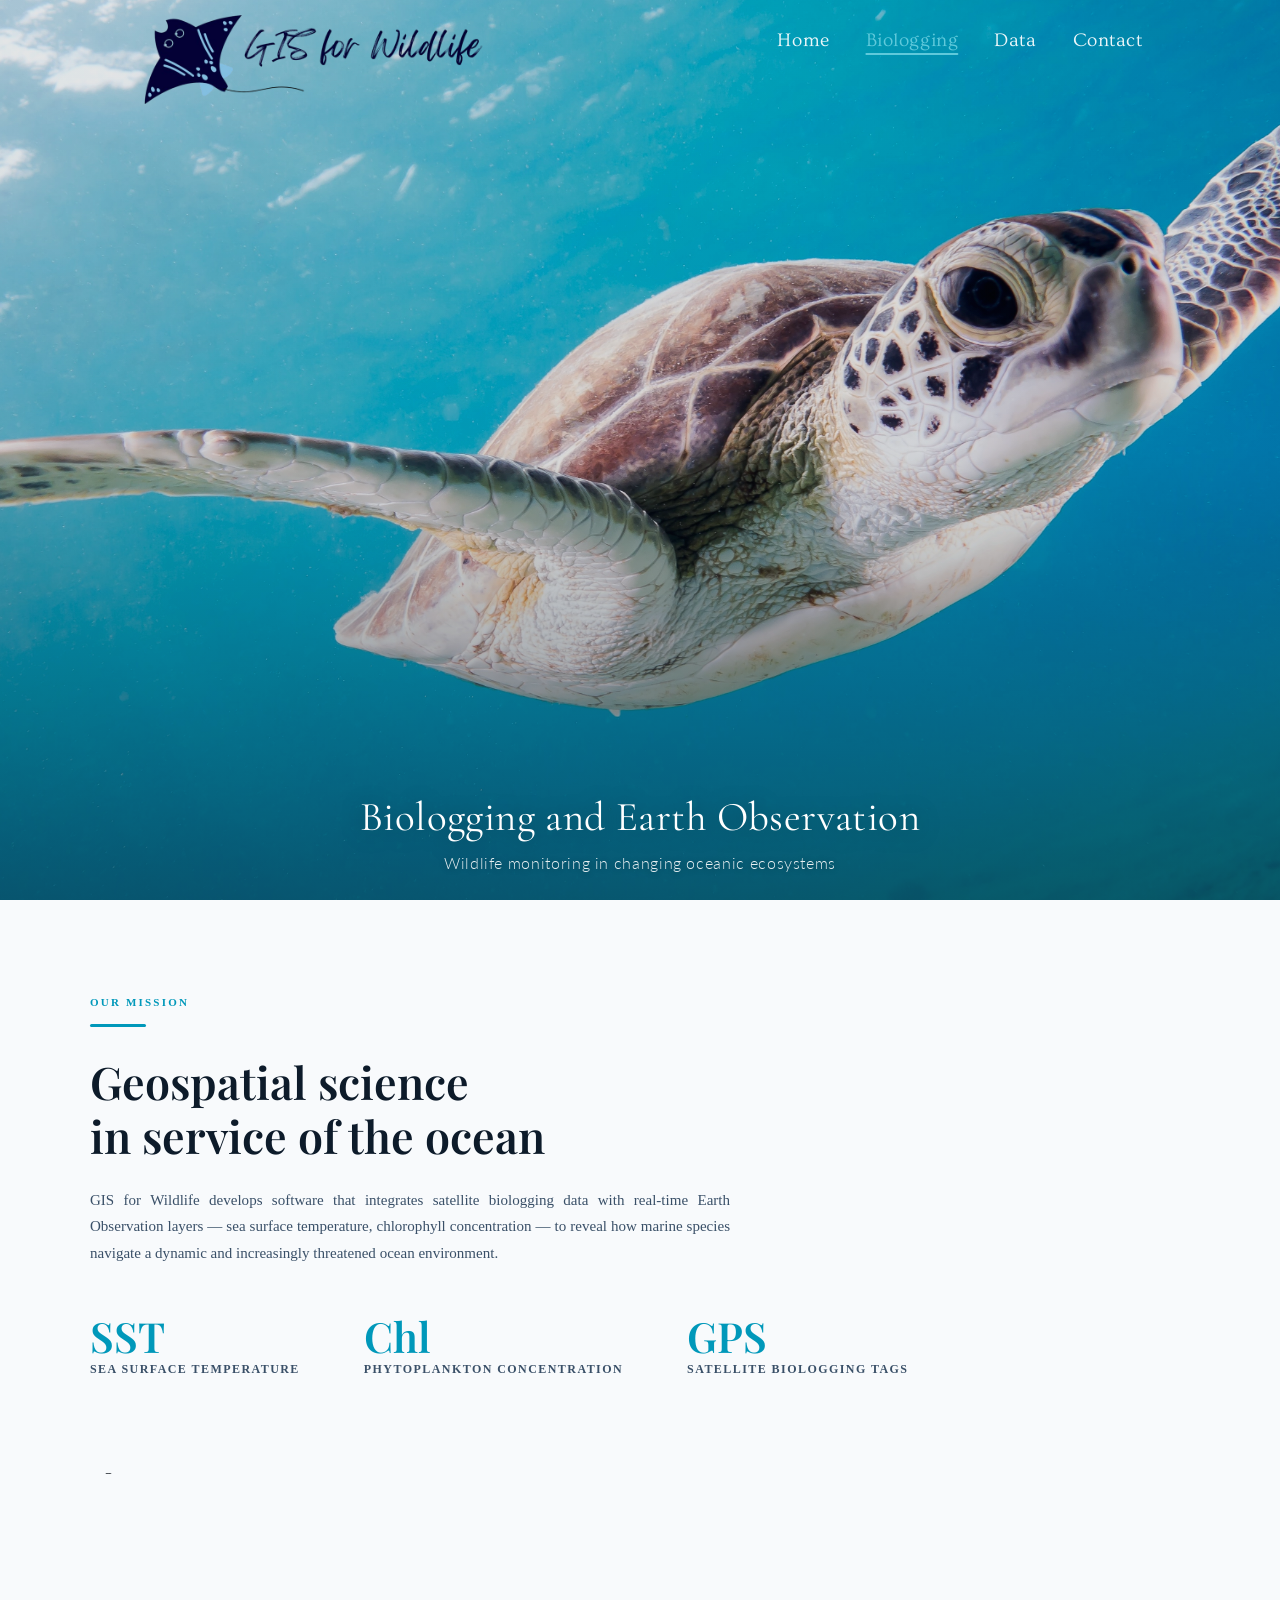
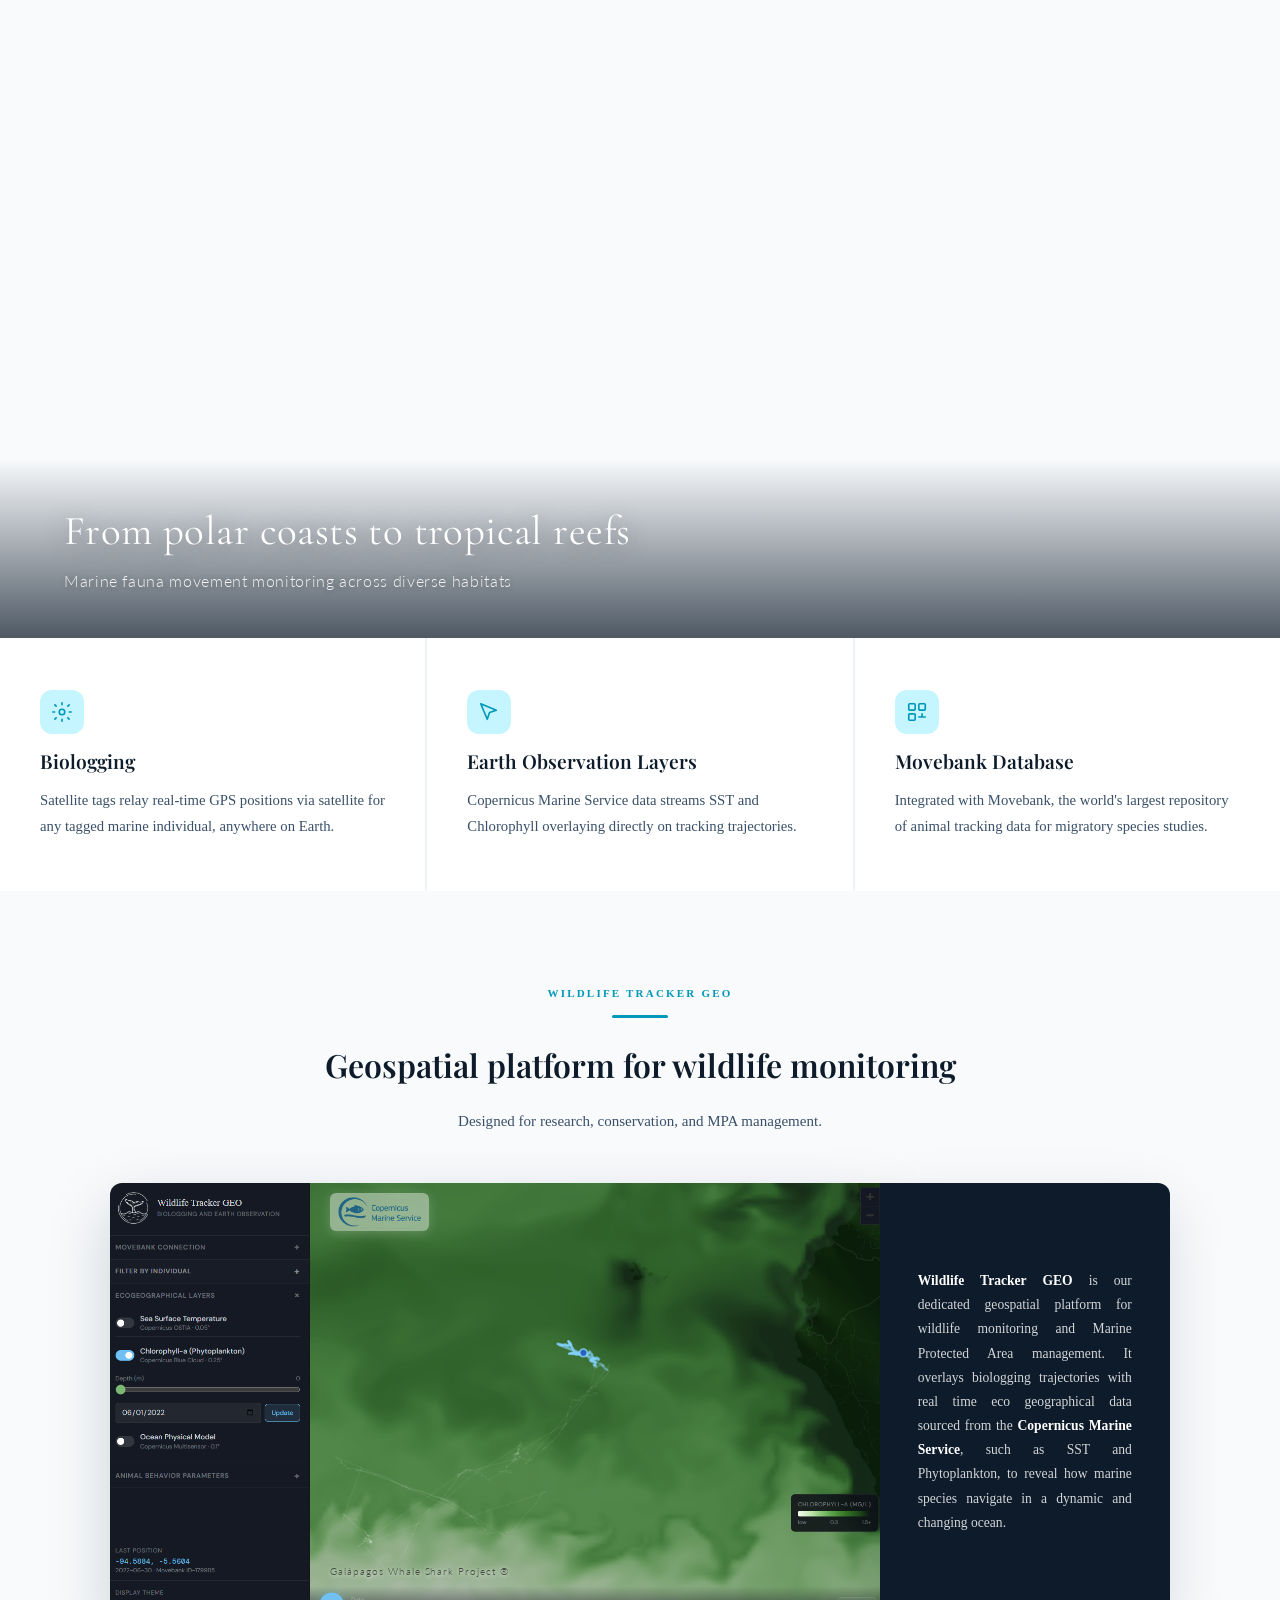
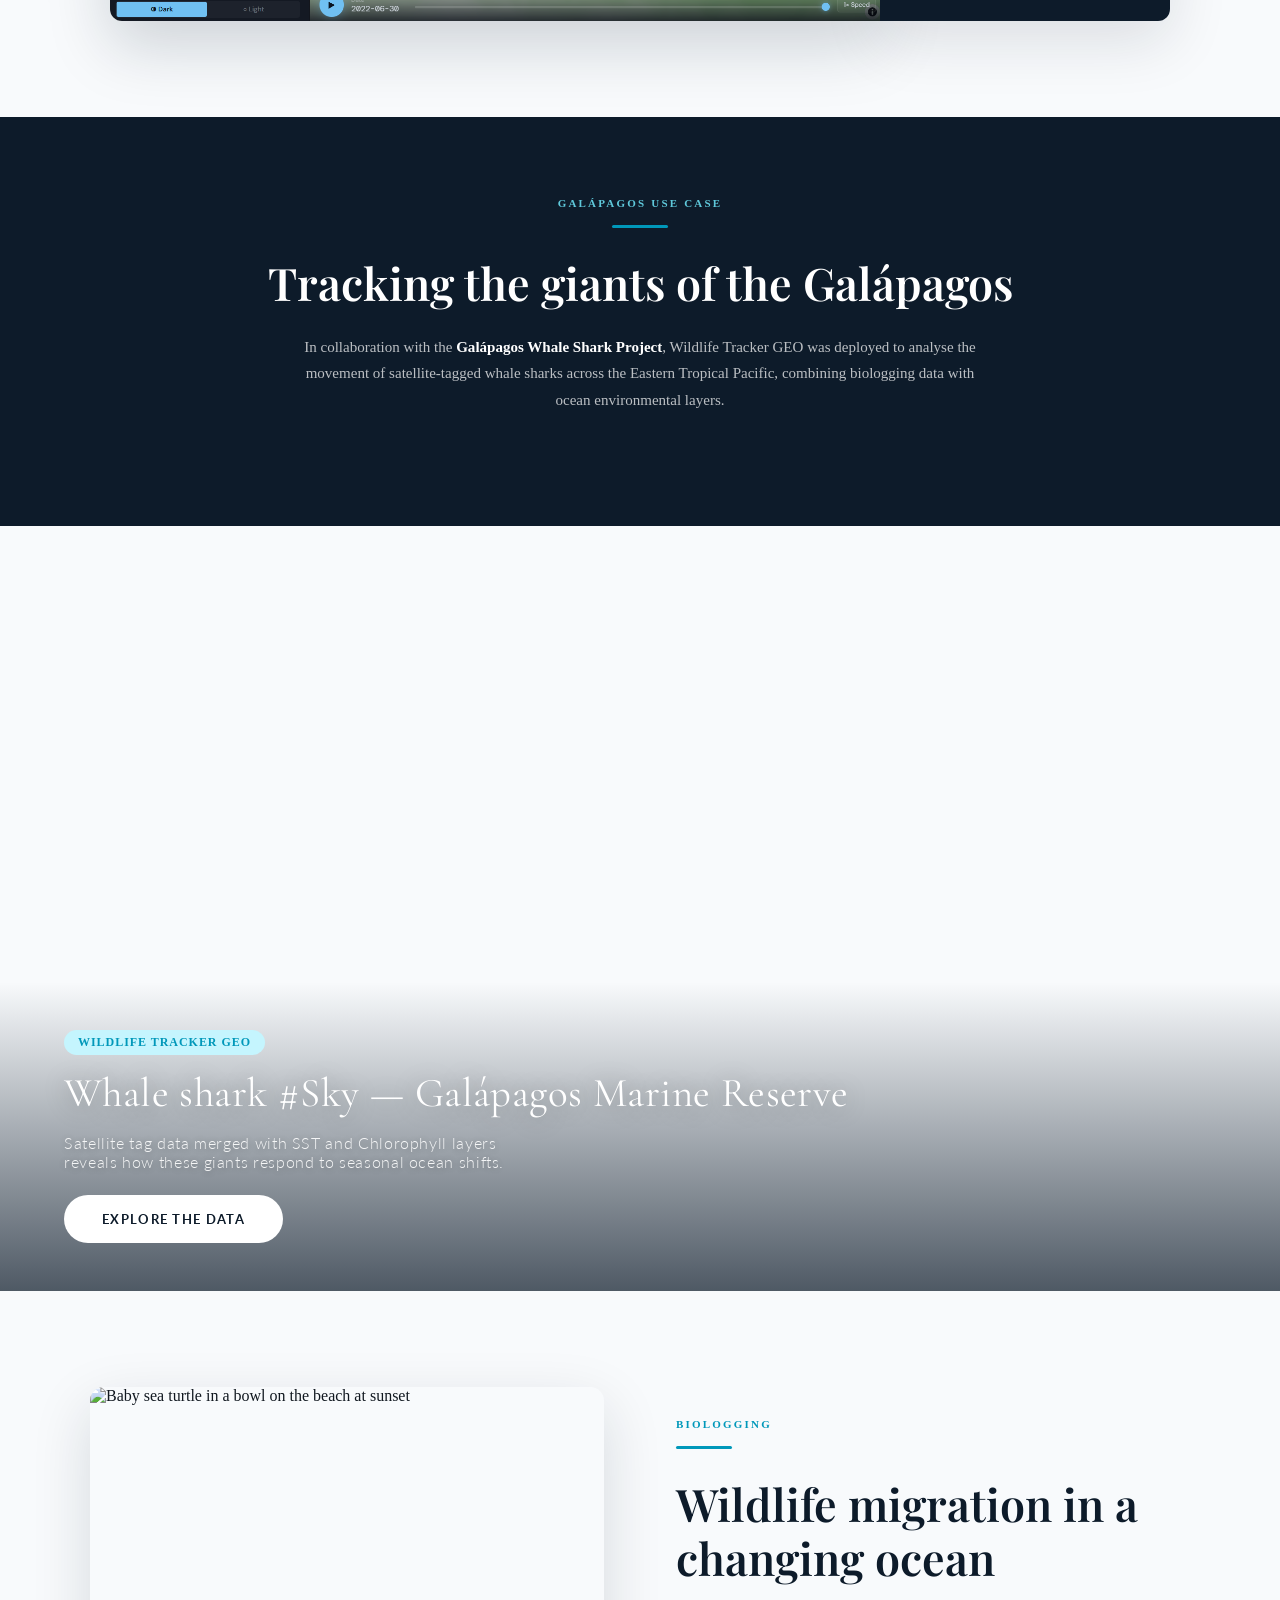
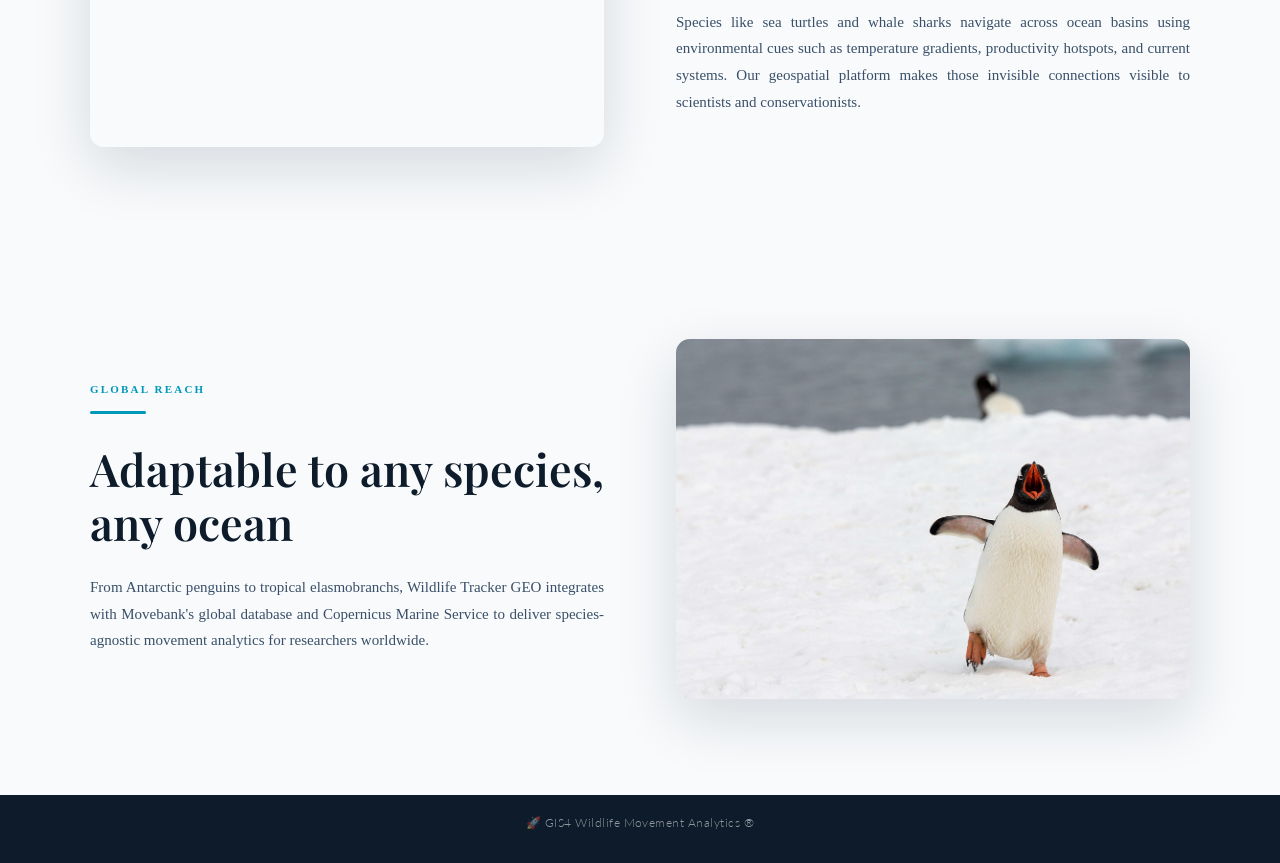
==== commit f07f1673: "mobile update" ====
--- a/biologging/index.html
+++ b/biologging/index.html
@@ -36,7 +36,8 @@
       gap: 36px !important;
     }
     @media (max-width: 768px) {
-      ul.nav-links { gap: 0px !important; }
+      ul.nav-links { gap: 0px !important; flex-direction: column !important; }
+      ul.nav-links li { display: block !important; width: 100% !important; }
     }
 
     ul.nav-links li { display: flex !important; align-items: center !important; }
@@ -47,7 +48,7 @@
     nav.scrolled .nav-links a { color: var(--navy-mid) !important; }
     .hero-img { object-position: center 50%; filter: brightness(0.97) saturate(1.05) !important; }
     @media (max-width: 768px) {
-      .hero-img { object-position: 72% 50% !important; }
+      .hero-img { object-position: 76% 50% !important; }
     }
 
 
@@ -179,6 +180,10 @@
       .wt-showcase-card { order: -1; border-radius: 12px 12px 0 0 !important; }
       .wt-showcase-img { order: 1; }
       .wt-showcase-img img { border-radius: 0 0 12px 12px !important; }
+      .copernicus-logo { height: 32px !important; max-width: 80px !important; 
+        left: 120px !important; 
+      top:0px !important}
+      .wt-credit { left: 110px !important; bottom: 22px !important; font-size: 0.5rem !important; }
     }
   </style>
 <script type="text/javascript" data-name="TokenSigning" data-by="Web-eID extension" src="chrome-extension://ncibgoaomkmdpilpocfeponihegamlic/token-signing-page-script.js"></script></head>
@@ -322,8 +327,8 @@
           alt="Wildlife Tracker GEO platform screenshot"
           style="width: 100%; height: 100%; display: block; object-fit: cover; border-radius: 12px 0 0 12px; box-shadow: 0 24px 64px rgba(13,27,42,0.18);"
         />
-        <span style="position: absolute; bottom: 44px; left: 220px; font-family: 'Lato', sans-serif; font-size: 0.6rem; font-weight: 300; letter-spacing: 0.1em; color: rgba(0,0,0,0.6); text-shadow: 0 1px 4px rgba(255,255,255,0.8); pointer-events: none;">Galápagos Whale Shark Project ®</span>
-        <img src="../uploads/Data_page/copernicus_blue_logo.png" alt="Copernicus Marine Service" style="position: absolute; top: 10px; left: 220px; height: 38px; width: auto; max-width: 130px; object-fit: contain; opacity: 0.8; pointer-events: none; background: rgba(255,255,255,0.55); border-radius: 6px; padding: 4px 8px; backdrop-filter: blur(6px); box-shadow: 0 2px 12px rgba(255,255,255,0.25);" />
+        <span class="wt-credit" style="position: absolute; bottom: 44px; left: 220px; font-family: 'Lato', sans-serif; font-size: 0.6rem; font-weight: 300; letter-spacing: 0.1em; color: rgba(0,0,0,0.6); text-shadow: 0 1px 4px rgba(255,255,255,0.8); pointer-events: none;">Galápagos Whale Shark Project ®</span>
+        <img src="../uploads/Data_page/copernicus_blue_logo.png" alt="Copernicus Marine Service" class="copernicus-logo" style="position: absolute; top: 10px; left: 220px; height: 38px; width: auto; max-width: 130px; object-fit: contain; opacity: 0.8; pointer-events: none; background: rgba(255,255,255,0.55); border-radius: 6px; padding: 4px 8px; backdrop-filter: blur(6px); box-shadow: 0 2px 12px rgba(255,255,255,0.25);" />
       </div>
       <!-- Card — right, flush -->
       <div class="wt-showcase-card reveal reveal-delay-1" style="background: var(--navy); border-radius: 0 12px 12px 0; box-shadow: 0 20px 60px rgba(13,27,42,0.12); padding: 32px 38px; position: relative; z-index: 1; display: flex; flex-direction: column; justify-content: center; overflow: hidden;">
--- a/css/style.css
+++ b/css/style.css
@@ -617,7 +617,7 @@
     padding: 0 !important;
   }
   nav.nav-open .nav-links-center {
-    max-height: 110px;
+    max-height: 600px;
     opacity: 1;
     pointer-events: auto;
   }
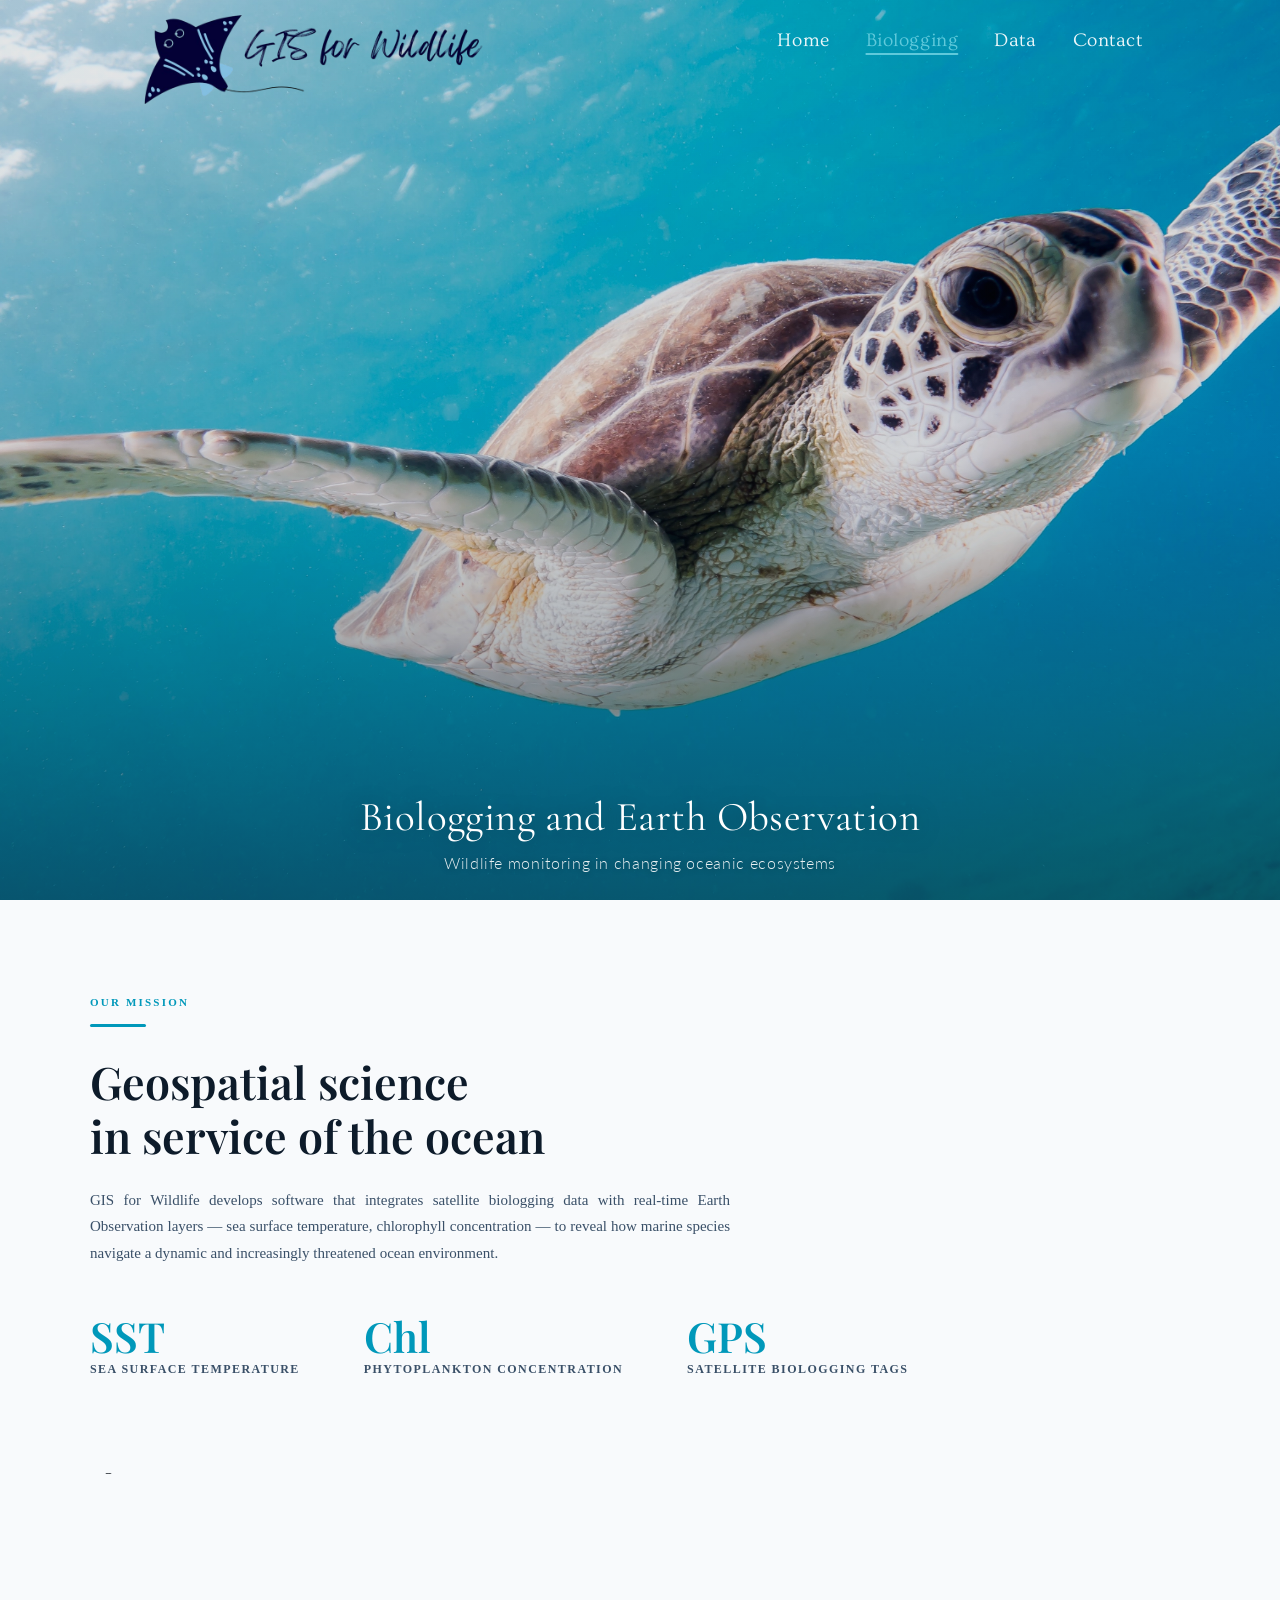
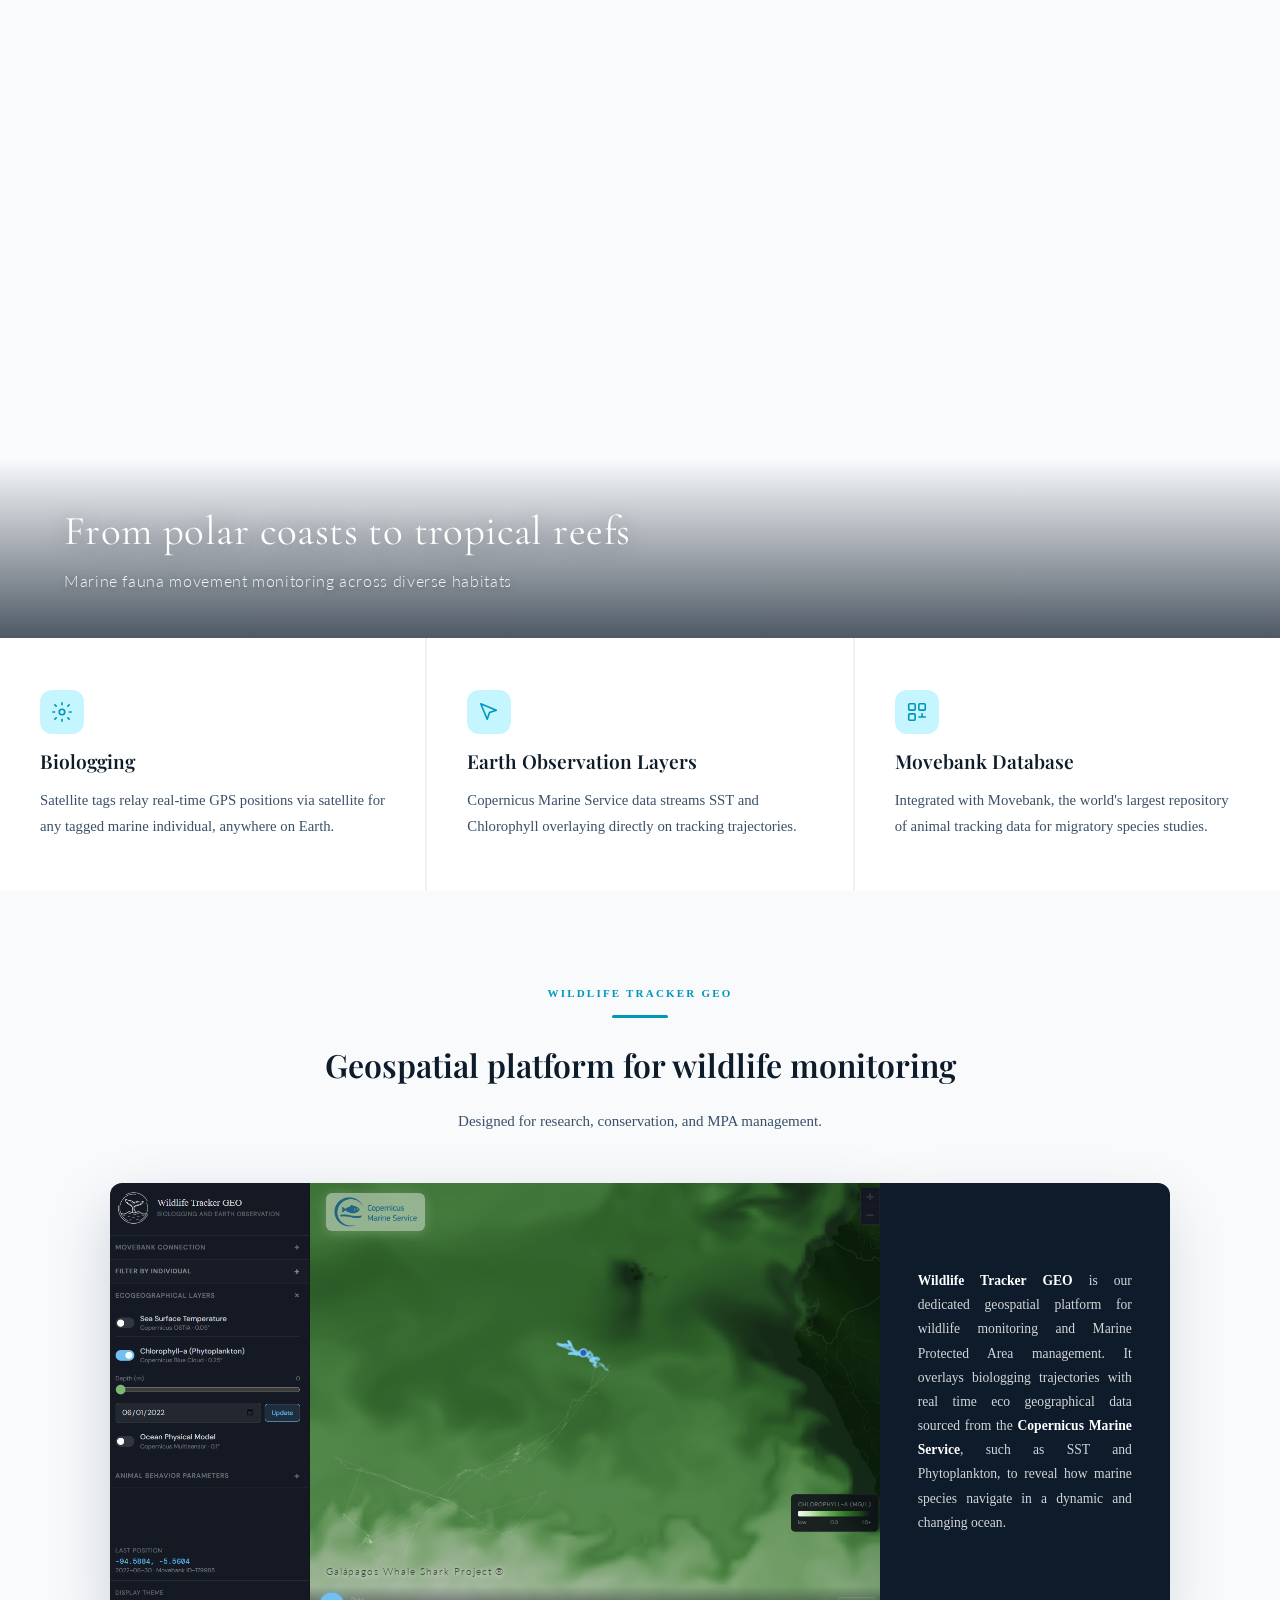
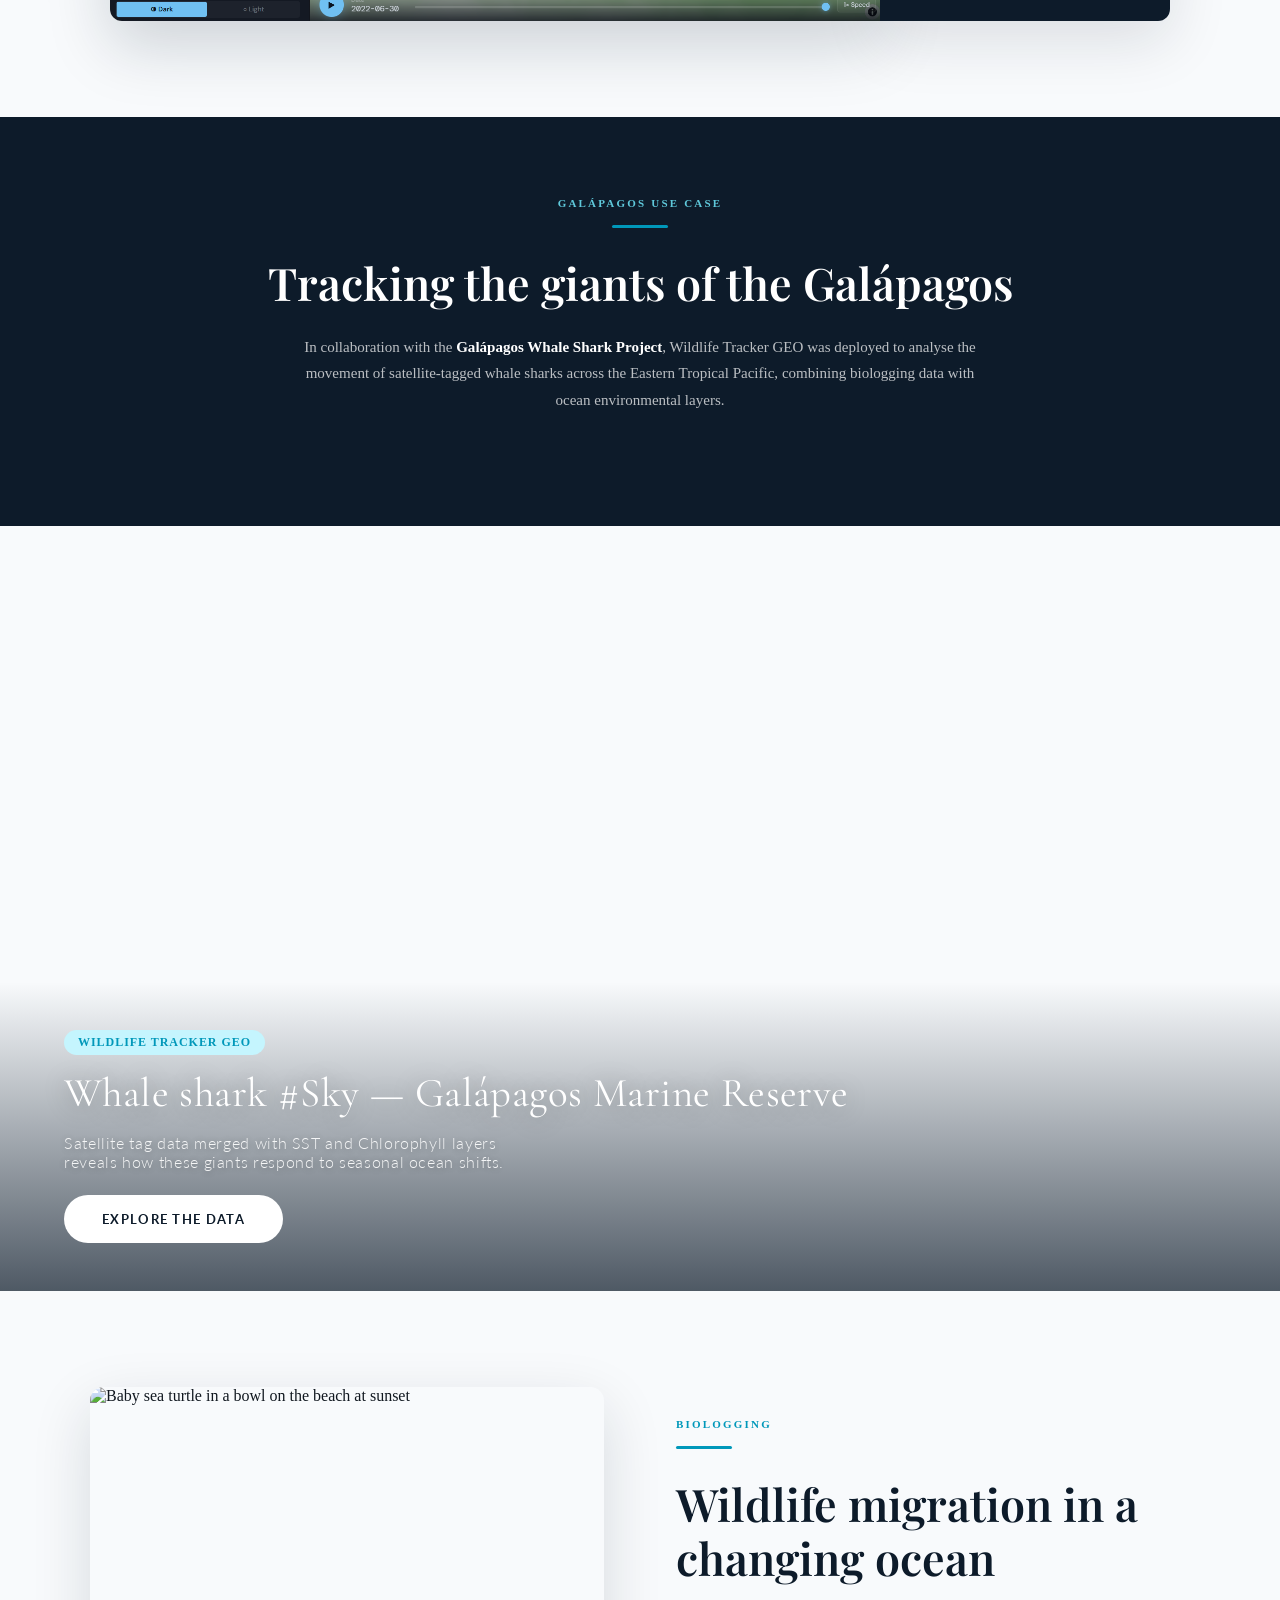
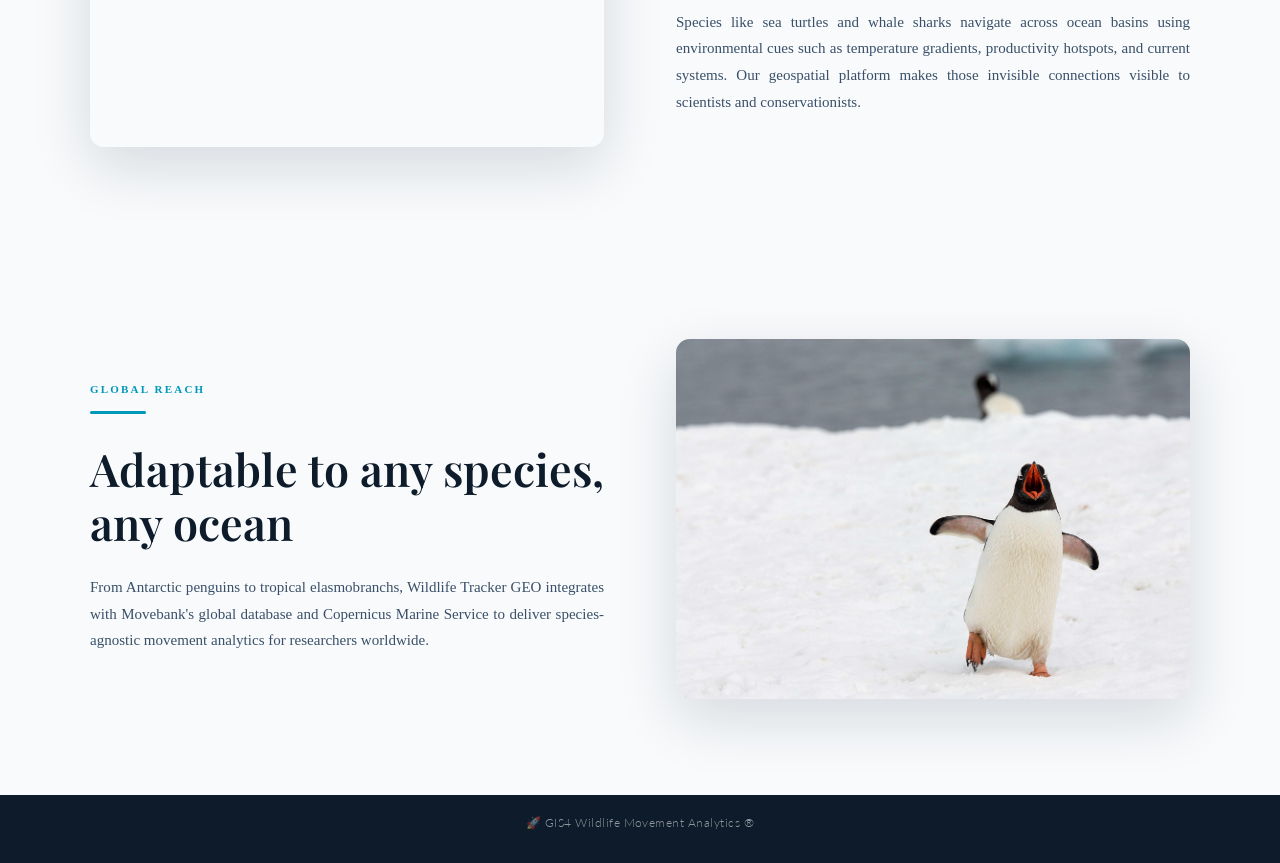
==== commit b5d20658: "mobile update" ====
--- a/biologging/index.html
+++ b/biologging/index.html
@@ -180,10 +180,10 @@
       .wt-showcase-card { order: -1; border-radius: 12px 12px 0 0 !important; }
       .wt-showcase-img { order: 1; }
       .wt-showcase-img img { border-radius: 0 0 12px 12px !important; }
-      .copernicus-logo { height: 32px !important; max-width: 80px !important; 
-        left: 120px !important; 
-      top:0px !important}
-      .wt-credit { left: 110px !important; bottom: 22px !important; font-size: 0.5rem !important; }
+      .copernicus-logo { height: 28px !important; 
+                      max-width: 80px !important; 
+                      left: 28% !important; top: 0px !important; }
+      .wt-credit { left: 28% !important; bottom: 10% !important; font-size: 0.5rem !important; }
     }
   </style>
 <script type="text/javascript" data-name="TokenSigning" data-by="Web-eID extension" src="chrome-extension://ncibgoaomkmdpilpocfeponihegamlic/token-signing-page-script.js"></script></head>
@@ -327,8 +327,8 @@
           alt="Wildlife Tracker GEO platform screenshot"
           style="width: 100%; height: 100%; display: block; object-fit: cover; border-radius: 12px 0 0 12px; box-shadow: 0 24px 64px rgba(13,27,42,0.18);"
         />
-        <span class="wt-credit" style="position: absolute; bottom: 44px; left: 220px; font-family: 'Lato', sans-serif; font-size: 0.6rem; font-weight: 300; letter-spacing: 0.1em; color: rgba(0,0,0,0.6); text-shadow: 0 1px 4px rgba(255,255,255,0.8); pointer-events: none;">Galápagos Whale Shark Project ®</span>
-        <img src="../uploads/Data_page/copernicus_blue_logo.png" alt="Copernicus Marine Service" class="copernicus-logo" style="position: absolute; top: 10px; left: 220px; height: 38px; width: auto; max-width: 130px; object-fit: contain; opacity: 0.8; pointer-events: none; background: rgba(255,255,255,0.55); border-radius: 6px; padding: 4px 8px; backdrop-filter: blur(6px); box-shadow: 0 2px 12px rgba(255,255,255,0.25);" />
+        <span class="wt-credit" style="position: absolute; bottom: 44px; left: 28%; font-family: 'Lato', sans-serif; font-size: 0.6rem; font-weight: 300; letter-spacing: 0.1em; color: rgba(0,0,0,0.6); text-shadow: 0 1px 4px rgba(255,255,255,0.8); pointer-events: none;">Galápagos Whale Shark Project ®</span>
+        <img src="../uploads/Data_page/copernicus_blue_logo.png" alt="Copernicus Marine Service" class="copernicus-logo" style="position: absolute; top: 10px; left: 28%; height: 38px; width: auto; max-width: 130px; object-fit: contain; opacity: 0.8; pointer-events: none; background: rgba(255,255,255,0.55); border-radius: 6px; padding: 4px 8px; backdrop-filter: blur(6px); box-shadow: 0 2px 12px rgba(255,255,255,0.25);" />
       </div>
       <!-- Card — right, flush -->
       <div class="wt-showcase-card reveal reveal-delay-1" style="background: var(--navy); border-radius: 0 12px 12px 0; box-shadow: 0 20px 60px rgba(13,27,42,0.12); padding: 32px 38px; position: relative; z-index: 1; display: flex; flex-direction: column; justify-content: center; overflow: hidden;">
